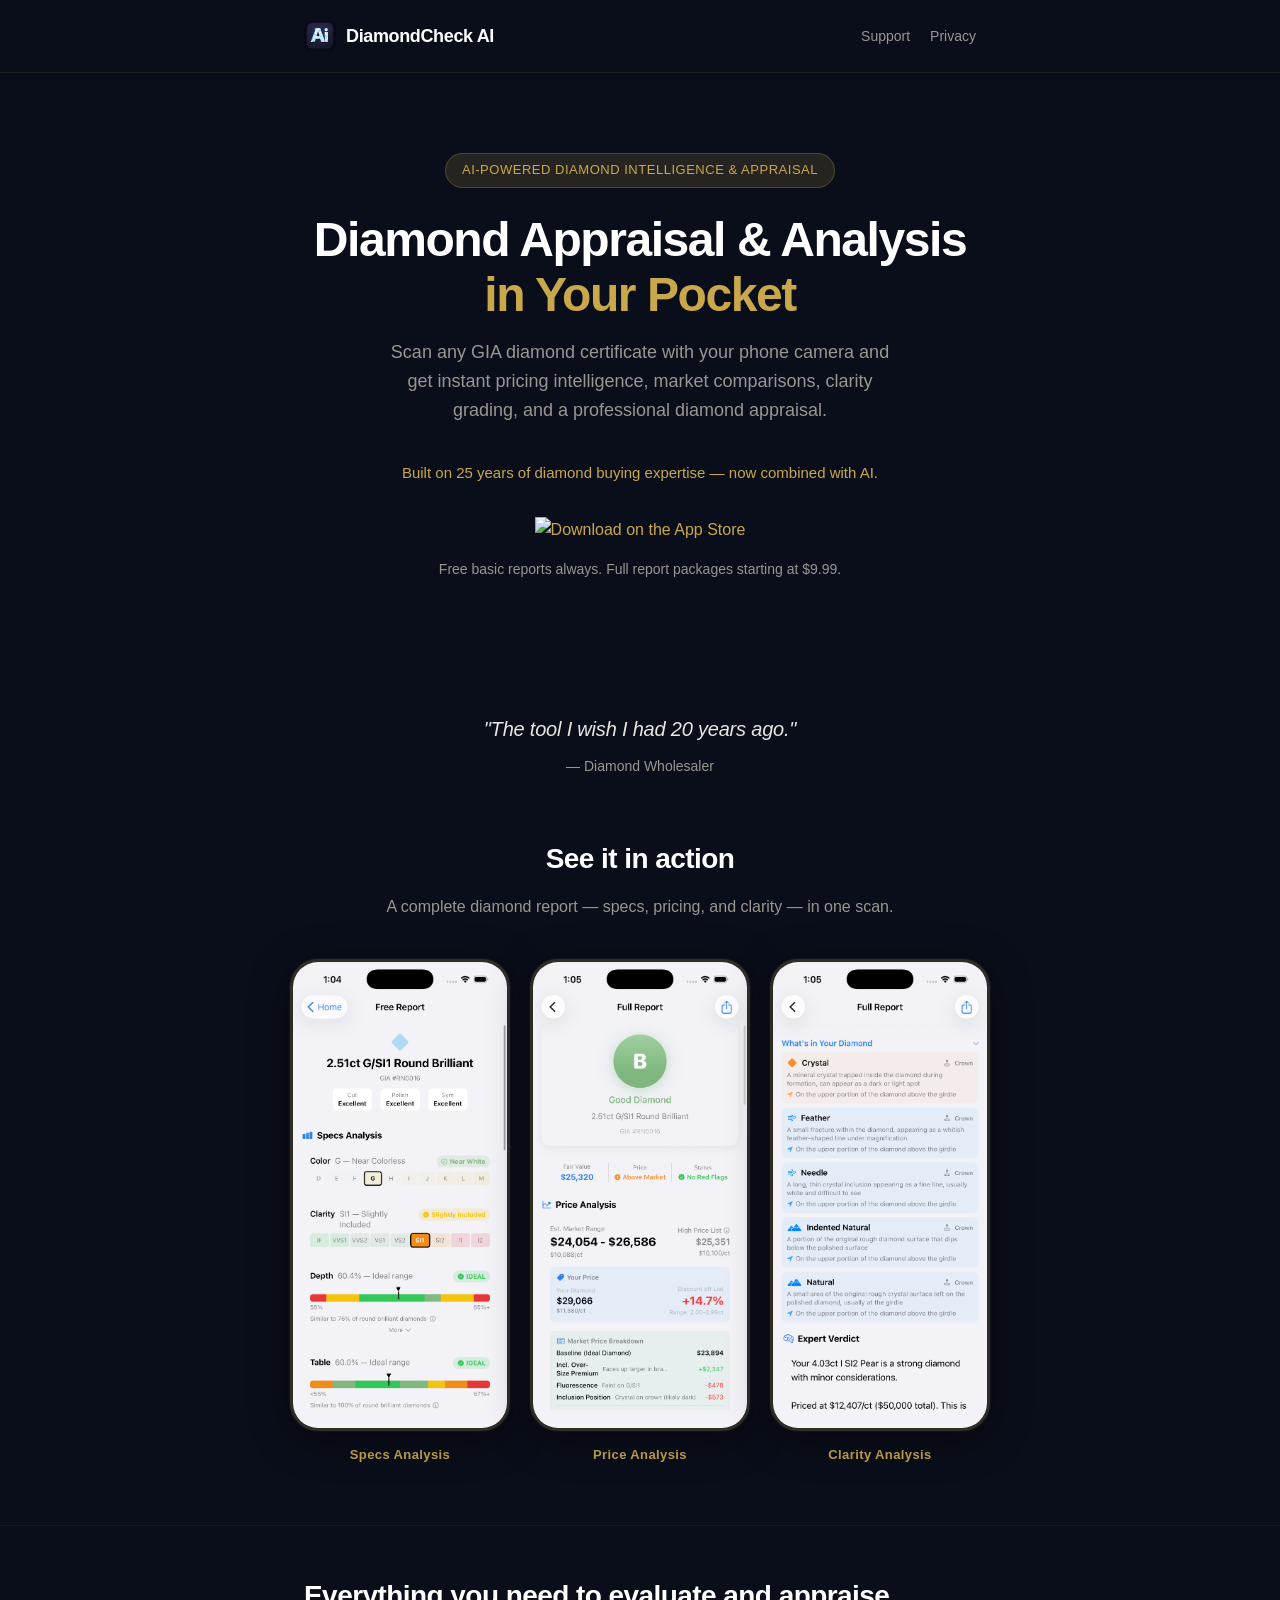
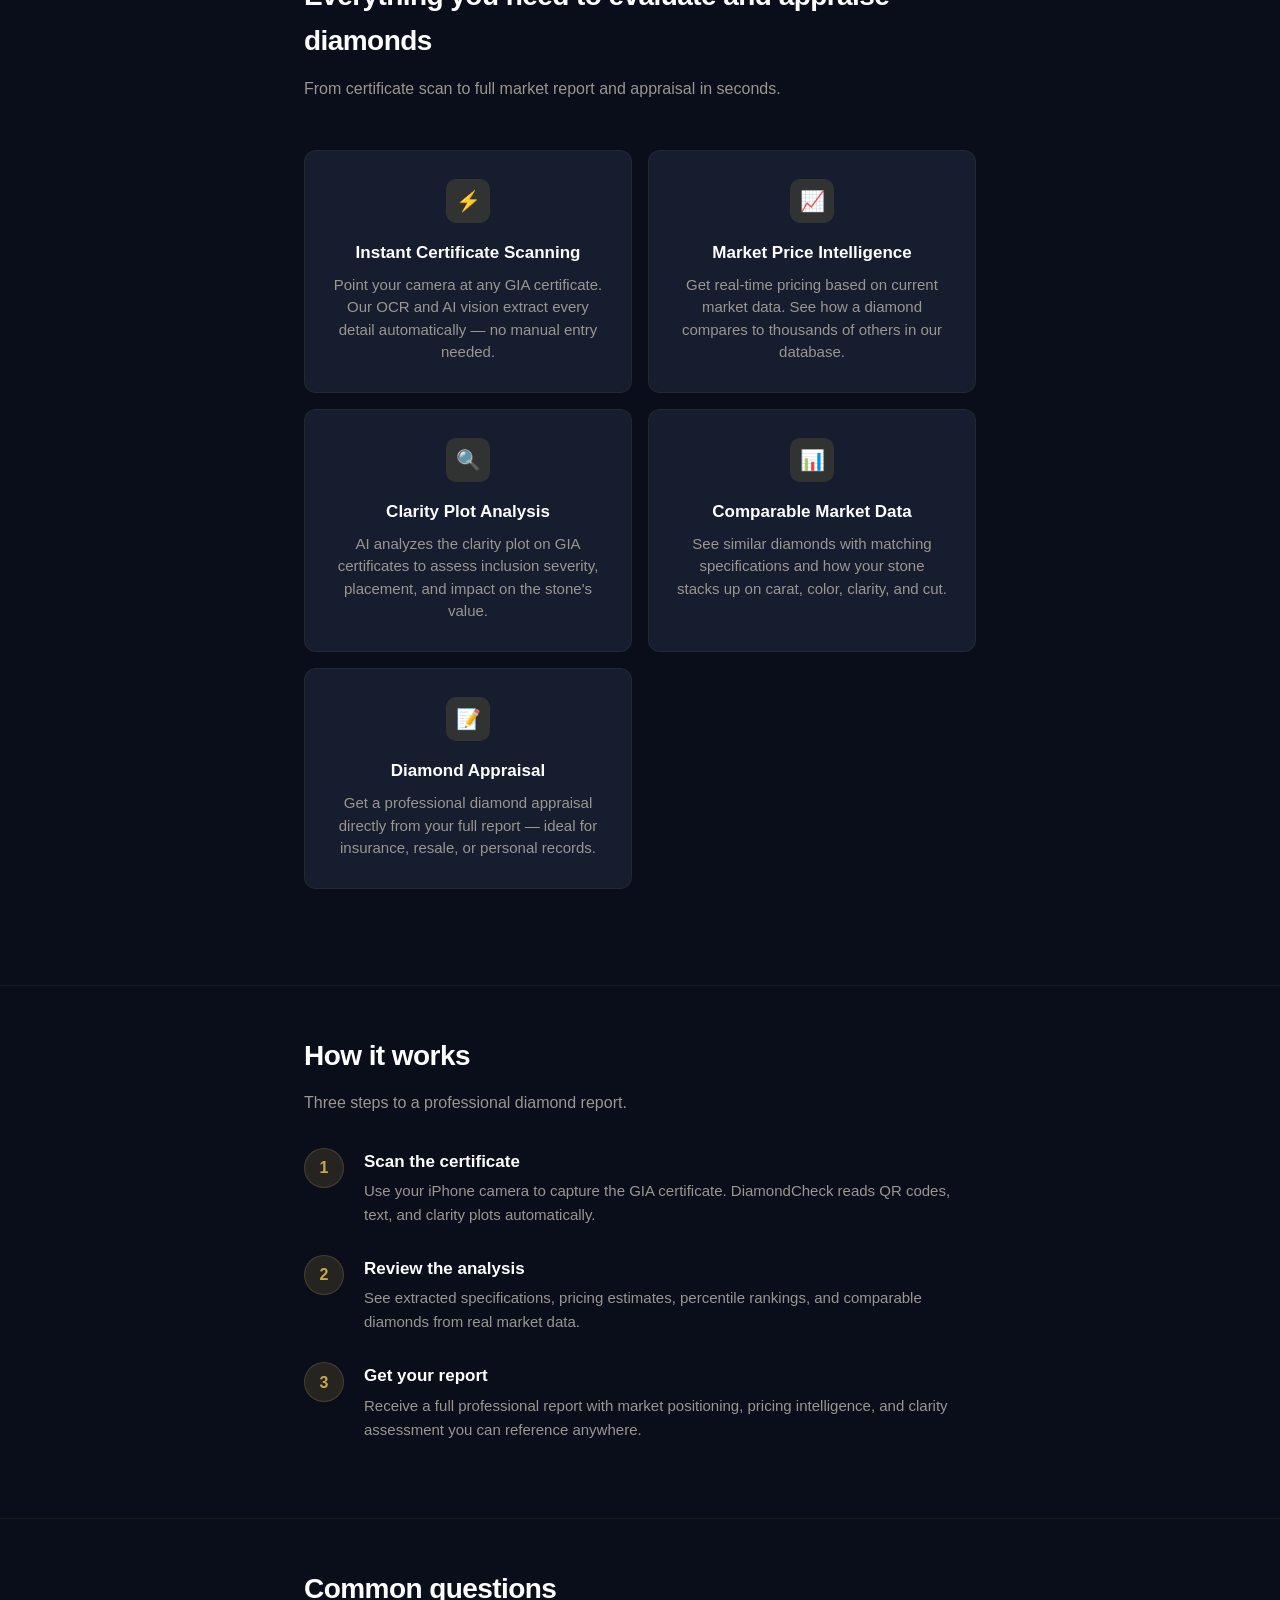
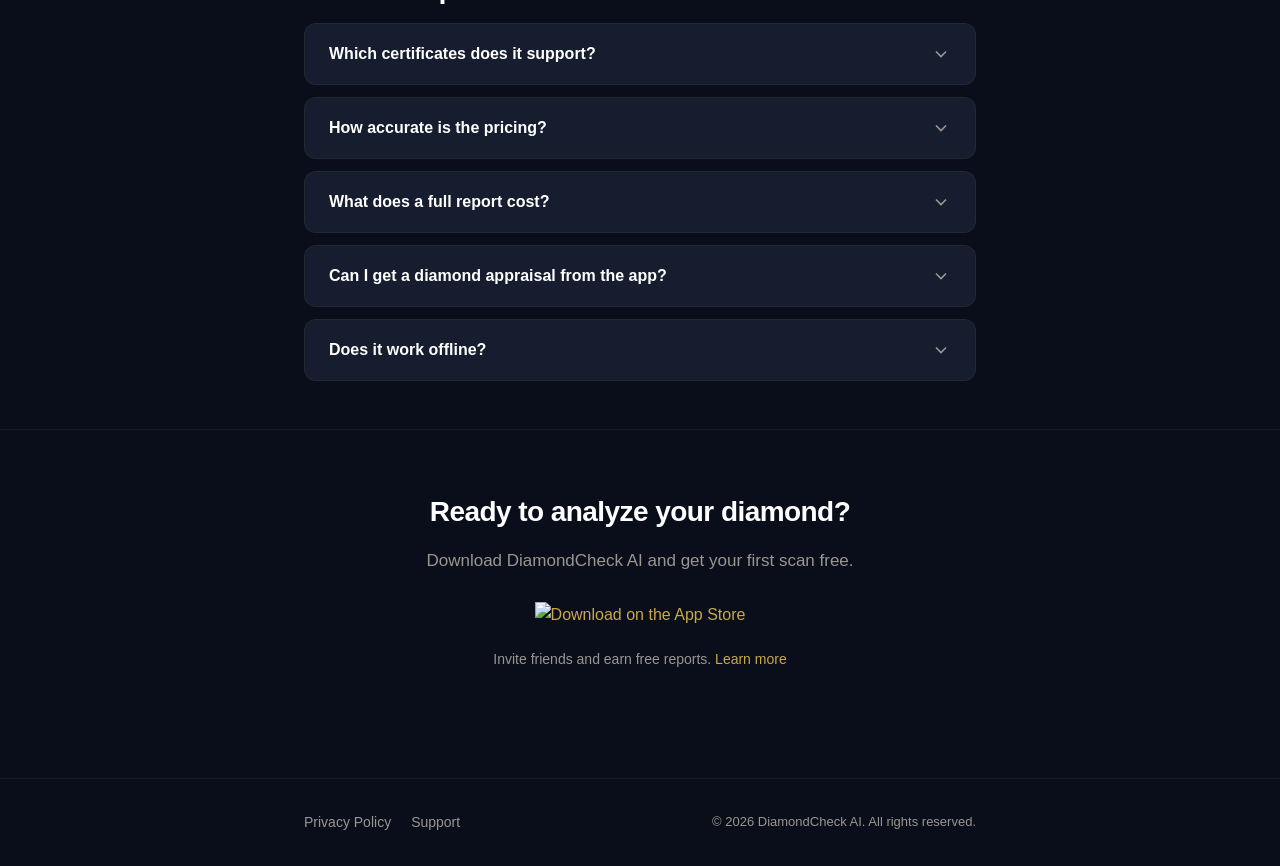
==== index.html @ 29fa94a3 "Add diamond appraisal feature and SEO optimization for appraisal keywords - Add appraisal to hero ba" ====
<!DOCTYPE html>
<html lang="en">
<head>
  <meta charset="utf-8">
  <meta name="viewport" content="width=device-width, initial-scale=1">
  <title>DiamondCheck AI — Diamond Appraisal &amp; Analysis in Your Pocket</title>
  <meta name="description" content="Get instant diamond appraisal and jewelry appraisal powered by AI. Scan any GIA certificate for pricing intelligence, market comparisons, clarity grading, and a professional appraisal report.">
  <meta name="keywords" content="diamond appraisal, jewelry appraisal, diamond analysis, GIA certificate scanner, diamond pricing, diamond value, diamond grading, jewelry valuation">
  <meta property="og:title" content="DiamondCheck AI — Diamond Appraisal &amp; Analysis in Your Pocket">
  <meta property="og:description" content="Get instant diamond appraisal and jewelry appraisal powered by AI. Scan GIA certificates for pricing intelligence, clarity grading, and professional appraisal reports.">
  <meta property="og:type" content="website">
  <meta property="og:url" content="https://diamondcheck-ai.com/">
  <link rel="canonical" href="https://diamondcheck-ai.com/">
  <meta name="apple-itunes-app" content="app-id=6760788186">
  <link rel="stylesheet" href="/assets/style.css">
  <style>
    .how-it-works {
      counter-reset: step;
    }
    .step {
      display: flex;
      gap: 20px;
      align-items: flex-start;
      margin-bottom: 28px;
    }
    .step-num {
      counter-increment: step;
      width: 40px;
      height: 40px;
      background: var(--gold-dim);
      border: 1.5px solid rgba(201, 168, 76, 0.2);
      border-radius: 50%;
      display: flex;
      align-items: center;
      justify-content: center;
      font-size: 1rem;
      font-weight: 700;
      color: var(--gold);
      flex-shrink: 0;
    }
    .step-num::after {
      content: counter(step);
    }
    .step-body h3 {
      font-size: 1.0625rem;
      color: var(--white);
      font-weight: 600;
      margin-bottom: 4px;
    }
    .step-body p {
      font-size: 0.9375rem;
      color: var(--text-muted);
    }
    /* Phone showcase */
    .showcase {
      padding: 60px 0;
      overflow: hidden;
    }
    .showcase .section-title,
    .showcase .section-subtitle {
      text-align: center;
    }
    .phone-row {
      display: flex;
      justify-content: center;
      gap: 20px;
      margin-top: 40px;
      padding: 0 8px;
    }
    .phone-frame {
      flex: 0 0 auto;
      width: 220px;
      border-radius: 28px;
      border: 3px solid rgba(201, 168, 76, 0.2);
      overflow: hidden;
      box-shadow: 0 8px 40px rgba(0, 0, 0, 0.4), 0 0 0 1px rgba(255,255,255,0.04);
      transition: transform 0.3s, box-shadow 0.3s;
    }
    .phone-frame:hover {
      transform: translateY(-6px);
      box-shadow: 0 16px 56px rgba(0, 0, 0, 0.5), 0 0 0 1px rgba(201, 168, 76, 0.15);
    }
    .phone-frame img {
      display: block;
      width: 100%;
      height: auto;
    }
    .phone-label {
      text-align: center;
      margin-top: 14px;
      font-size: 0.8125rem;
      font-weight: 600;
      color: var(--gold);
      letter-spacing: 0.03em;
    }
    @media (max-width: 720px) {
      .phone-row {
        gap: 14px;
      }
      .phone-frame {
        width: 160px;
        border-radius: 22px;
      }
    }
    @media (max-width: 520px) {
      .phone-row {
        gap: 10px;
      }
      .phone-frame {
        width: 30vw;
        border-radius: 18px;
        border-width: 2px;
      }
      .phone-label {
        font-size: 0.6875rem;
      }
    }
    /* Scroll-expand animation */
    .phone-frame {
      transform: scale(0.85);
      opacity: 0.6;
      transition: transform 0.6s ease, opacity 0.5s ease, box-shadow 0.6s ease;
    }
    .phone-frame.expanded {
      transform: scale(1);
      opacity: 1;
    }
    .phone-row > div:nth-child(1) .phone-frame { transition-delay: 0s; }
    .phone-row > div:nth-child(2) .phone-frame { transition-delay: 0.12s; }
    .phone-row > div:nth-child(3) .phone-frame { transition-delay: 0.24s; }
    /* Lightbox */
    .phone-frame { cursor: pointer; }
    .lightbox {
      position: fixed;
      inset: 0;
      z-index: 9999;
      background: rgba(0, 0, 0, 0.92);
      display: flex;
      align-items: center;
      justify-content: center;
      opacity: 0;
      visibility: hidden;
      transition: opacity 0.3s, visibility 0.3s;
    }
    .lightbox.active {
      opacity: 1;
      visibility: visible;
    }
    .lightbox img {
      max-width: 90vw;
      max-height: 90vh;
      border-radius: 20px;
      box-shadow: 0 12px 60px rgba(0, 0, 0, 0.6);
      transform: scale(0.92);
      transition: transform 0.3s ease;
    }
    .lightbox.active img {
      transform: scale(1);
    }
    .lightbox-close {
      position: absolute;
      top: 20px;
      right: 24px;
      width: 40px;
      height: 40px;
      border: none;
      background: rgba(255, 255, 255, 0.12);
      color: #fff;
      font-size: 1.5rem;
      border-radius: 50%;
      cursor: pointer;
      display: flex;
      align-items: center;
      justify-content: center;
      transition: background 0.2s;
    }
    .lightbox-close:hover {
      background: rgba(255, 255, 255, 0.25);
    }
    .cta-section {
      text-align: center;
      padding: 60px 0 80px;
    }
    .cta-section h2 {
      font-size: 1.75rem;
      font-weight: 700;
      color: var(--white);
      margin-bottom: 12px;
      letter-spacing: -0.02em;
    }
    .cta-section p {
      color: var(--text-muted);
      margin-bottom: 28px;
      font-size: 1.0625rem;
    }
  </style>
</head>
<body>
  <div class="page">

    <!-- Header -->
    <header class="site-header">
      <div class="container">
        <a href="/" class="logo">
          <span class="logo-icon"><img src="/assets/app-icon.png" alt="DiamondCheck AI" width="64" height="64"></span>
          DiamondCheck AI
        </a>
        <nav class="header-nav">
          <a href="/support/">Support</a>
          <a href="/privacy/">Privacy</a>
        </nav>
      </div>
    </header>

    <!-- Hero -->
    <section class="hero">
      <div class="container">
        <span class="hero-badge">AI-Powered Diamond Intelligence &amp; Appraisal</span>
        <h1>Diamond Appraisal &amp; Analysis <span class="gold">in Your Pocket</span></h1>
        <p>Scan any GIA diamond certificate with your phone camera and get instant pricing intelligence, market comparisons, clarity grading, and a professional diamond appraisal.</p>
        <p style="font-size: 0.9375rem; color: var(--gold); font-weight: 500; margin-bottom: 32px;">Built on 25 years of diamond buying expertise — now combined with AI.</p>
        <a href="https://apps.apple.com/app/id6760788186" class="app-store-badge">
          <img src="https://tools.applemediaservices.com/api/badges/download-on-the-app-store/black/en-us?size=250x83" alt="Download on the App Store" style="height: 54px; width: auto;">
        </a>
        <p style="margin-top: 16px; font-size: 0.875rem; color: var(--text-muted);">Free basic reports always. Full report packages starting at $9.99.</p>
      </div>
    </section>

    <!-- Testimonial -->
    <section style="padding: 36px 0 0; text-align: center;">
      <div class="container">
        <blockquote style="font-size: 1.25rem; font-style: italic; color: var(--text); font-weight: 500; letter-spacing: -0.01em; margin: 0;">"The tool I wish I had 20 years ago."</blockquote>
        <p style="font-size: 0.875rem; color: var(--text-muted); margin-top: 10px;">— Diamond Wholesaler</p>
      </div>
    </section>

    <!-- App Screenshots -->
    <section class="showcase">
      <div class="container">
        <h2 class="section-title">See it in action</h2>
        <p class="section-subtitle">A complete diamond report — specs, pricing, and clarity — in one scan.</p>
        <div class="phone-row">
          <div>
            <div class="phone-frame">
              <img src="/assets/screenshots/specs-analysis.png" alt="Diamond specs analysis showing color, clarity, depth, and table ratings" width="1206" height="2622" loading="lazy">
            </div>
            <p class="phone-label">Specs Analysis</p>
          </div>
          <div>
            <div class="phone-frame">
              <img src="/assets/screenshots/price-analysis.png" alt="Diamond price analysis with fair value, market range, and price breakdown" width="1206" height="2622" loading="lazy">
            </div>
            <p class="phone-label">Price Analysis</p>
          </div>
          <div>
            <div class="phone-frame">
              <img src="/assets/screenshots/clarity-analysis.png" alt="Clarity analysis showing inclusion types and expert verdict" width="1206" height="2622" loading="lazy">
            </div>
            <p class="phone-label">Clarity Analysis</p>
          </div>
        </div>
      </div>
    </section>

    <hr class="divider">

    <!-- Features -->
    <section class="section">
      <div class="container">
        <h2 class="section-title">Everything you need to evaluate and appraise diamonds</h2>
        <p class="section-subtitle">From certificate scan to full market report and appraisal in seconds.</p>
        <div class="features-grid">
          <div class="card">
            <div class="card-icon">&#x26A1;</div>
            <h3>Instant Certificate Scanning</h3>
            <p>Point your camera at any GIA certificate. Our OCR and AI vision extract every detail automatically — no manual entry needed.</p>
          </div>
          <div class="card">
            <div class="card-icon">&#x1F4C8;</div>
            <h3>Market Price Intelligence</h3>
            <p>Get real-time pricing based on current market data. See how a diamond compares to thousands of others in our database.</p>
          </div>
          <div class="card">
            <div class="card-icon">&#x1F50D;</div>
            <h3>Clarity Plot Analysis</h3>
            <p>AI analyzes the clarity plot on GIA certificates to assess inclusion severity, placement, and impact on the stone's value.</p>
          </div>
          <div class="card">
            <div class="card-icon">&#x1F4CA;</div>
            <h3>Comparable Market Data</h3>
            <p>See similar diamonds with matching specifications and how your stone stacks up on carat, color, clarity, and cut.</p>
          </div>
          <div class="card">
            <div class="card-icon">&#x1F4DD;</div>
            <h3>Diamond Appraisal</h3>
            <p>Get a professional diamond appraisal directly from your full report — ideal for insurance, resale, or personal records.</p>
          </div>
        </div>
      </div>
    </section>

    <hr class="divider">

    <!-- How it works -->
    <section class="section">
      <div class="container">
        <h2 class="section-title">How it works</h2>
        <p class="section-subtitle">Three steps to a professional diamond report.</p>
        <div class="how-it-works">
          <div class="step">
            <div class="step-num"></div>
            <div class="step-body">
              <h3>Scan the certificate</h3>
              <p>Use your iPhone camera to capture the GIA certificate. DiamondCheck reads QR codes, text, and clarity plots automatically.</p>
            </div>
          </div>
          <div class="step">
            <div class="step-num"></div>
            <div class="step-body">
              <h3>Review the analysis</h3>
              <p>See extracted specifications, pricing estimates, percentile rankings, and comparable diamonds from real market data.</p>
            </div>
          </div>
          <div class="step">
            <div class="step-num"></div>
            <div class="step-body">
              <h3>Get your report</h3>
              <p>Receive a full professional report with market positioning, pricing intelligence, and clarity assessment you can reference anywhere.</p>
            </div>
          </div>
        </div>
      </div>
    </section>

    <hr class="divider">

    <!-- FAQ -->
    <section class="section">
      <div class="container">
        <h2 class="section-title">Common questions</h2>
        <div class="faq-list">
          <div class="faq-item">
            <button class="faq-question">Which certificates does it support?<svg class="faq-chevron" viewBox="0 0 24 24" fill="none" stroke="currentColor" stroke-width="2"><path d="M6 9l6 6 6-6"/></svg></button>
            <div class="faq-answer"><div class="faq-answer-inner">GIA certificates only — the gold standard for diamond grading.</div></div>
          </div>
          <div class="faq-item">
            <button class="faq-question">How accurate is the pricing?<svg class="faq-chevron" viewBox="0 0 24 24" fill="none" stroke="currentColor" stroke-width="2"><path d="M6 9l6 6 6-6"/></svg></button>
            <div class="faq-answer"><div class="faq-answer-inner">Based on live Rapaport market data and 25 years of wholesale expertise.</div></div>
          </div>
          <div class="faq-item">
            <button class="faq-question">What does a full report cost?<svg class="faq-chevron" viewBox="0 0 24 24" fill="none" stroke="currentColor" stroke-width="2"><path d="M6 9l6 6 6-6"/></svg></button>
            <div class="faq-answer"><div class="faq-answer-inner">Your first scan is complimentary. Additional full market analysis reports start at $9.99, or save with a 10-report package for $49.99.</div></div>
          </div>
          <div class="faq-item">
            <button class="faq-question">Can I get a diamond appraisal from the app?<svg class="faq-chevron" viewBox="0 0 24 24" fill="none" stroke="currentColor" stroke-width="2"><path d="M6 9l6 6 6-6"/></svg></button>
            <div class="faq-answer"><div class="faq-answer-inner">Yes! Every full paid report includes the option to generate a professional diamond appraisal you can use for insurance, resale, or personal records.</div></div>
          </div>
          <div class="faq-item">
            <button class="faq-question">Does it work offline?<svg class="faq-chevron" viewBox="0 0 24 24" fill="none" stroke="currentColor" stroke-width="2"><path d="M6 9l6 6 6-6"/></svg></button>
            <div class="faq-answer"><div class="faq-answer-inner">Certificate scanning works offline. Pricing and market data require internet.</div></div>
          </div>
        </div>
      </div>
    </section>

    <hr class="divider">

    <!-- CTA -->
    <section class="cta-section">
      <div class="container">
        <h2>Ready to analyze your diamond?</h2>
        <p>Download DiamondCheck AI and get your first scan free.</p>
        <a href="https://apps.apple.com/app/id6760788186" class="app-store-badge">
          <img src="https://tools.applemediaservices.com/api/badges/download-on-the-app-store/black/en-us?size=250x83" alt="Download on the App Store" style="height: 54px; width: auto;">
        </a>
        <p style="margin-top: 20px; font-size: 0.875rem; color: var(--text-muted);">Invite friends and earn free reports. <a href="/ref/" style="color: var(--gold);">Learn more</a></p>
      </div>
    </section>

    <!-- Footer -->
    <footer class="site-footer">
      <div class="container">
        <div class="footer-inner">
          <div class="footer-links">
            <a href="/privacy/">Privacy Policy</a>
            <a href="/support/">Support</a>
          </div>
          <span class="footer-copy">&copy; 2026 DiamondCheck AI. All rights reserved.</span>
        </div>
      </div>
    </footer>

  </div>

  <!-- Lightbox -->
  <div class="lightbox" id="lightbox">
    <button class="lightbox-close" id="lightbox-close">&times;</button>
    <img src="" alt="Screenshot preview" id="lightbox-img">
  </div>

  <script>
    var observer = new IntersectionObserver(function(entries) {
      entries.forEach(function(entry) {
        if (entry.isIntersecting) {
          entry.target.querySelectorAll('.phone-frame').forEach(function(frame) {
            frame.classList.add('expanded');
          });
        }
      });
    }, { threshold: 0.2 });

    var showcase = document.querySelector('.phone-row');
    if (showcase) observer.observe(showcase);

    // Lightbox
    var lightbox = document.getElementById('lightbox');
    var lightboxImg = document.getElementById('lightbox-img');
    var lightboxClose = document.getElementById('lightbox-close');

    document.querySelectorAll('.phone-frame').forEach(function(frame) {
      frame.addEventListener('click', function() {
        var img = frame.querySelector('img');
        if (img) {
          lightboxImg.src = img.src;
          lightboxImg.alt = img.alt;
          lightbox.classList.add('active');
          document.body.style.overflow = 'hidden';
        }
      });
    });

    function closeLightbox() {
      lightbox.classList.remove('active');
      document.body.style.overflow = '';
    }

    lightboxClose.addEventListener('click', closeLightbox);
    lightbox.addEventListener('click', function(e) {
      if (e.target === lightbox) closeLightbox();
    });
    document.addEventListener('keydown', function(e) {
      if (e.key === 'Escape') closeLightbox();
    });

    // FAQ accordion
    document.querySelectorAll('.faq-question').forEach(function(btn) {
      btn.addEventListener('click', function() {
        var item = btn.parentElement;
        var answer = item.querySelector('.faq-answer');
        var isOpen = item.classList.contains('open');
        document.querySelectorAll('.faq-item.open').forEach(function(openItem) {
          openItem.classList.remove('open');
          openItem.querySelector('.faq-answer').style.maxHeight = null;
        });
        if (!isOpen) {
          item.classList.add('open');
          answer.style.maxHeight = answer.scrollHeight + 'px';
        }
      });
    });
  </script>
</body>
</html>
---- assets/style.css ----
/* DiamondCheckAI — Shared Styles */

:root {
  --navy: #0a0e1a;
  --navy-light: #121828;
  --navy-card: #161d2e;
  --gold: #c9a84c;
  --gold-light: #e2c56d;
  --gold-dim: rgba(201, 168, 76, 0.15);
  --text: #e8e6e1;
  --text-muted: #9a9690;
  --white: #ffffff;
  --radius: 12px;
  --max-width: 720px;
}

*, *::before, *::after {
  box-sizing: border-box;
  margin: 0;
  padding: 0;
}

html {
  font-size: 16px;
  scroll-behavior: smooth;
  -webkit-text-size-adjust: 100%;
}

body {
  font-family: -apple-system, BlinkMacSystemFont, 'Segoe UI', Roboto, Helvetica, Arial, sans-serif;
  background: var(--navy);
  color: var(--text);
  line-height: 1.6;
  min-height: 100vh;
  -webkit-font-smoothing: antialiased;
}

a {
  color: var(--gold);
  text-decoration: none;
  transition: color 0.2s;
}

a:hover {
  color: var(--gold-light);
}

img {
  max-width: 100%;
  height: auto;
}

/* Layout */

.page {
  display: flex;
  flex-direction: column;
  min-height: 100vh;
}

.container {
  width: 100%;
  max-width: var(--max-width);
  margin: 0 auto;
  padding: 0 24px;
}

/* Header */

.site-header {
  padding: 20px 0;
  border-bottom: 1px solid rgba(201, 168, 76, 0.1);
}

.site-header .container {
  display: flex;
  align-items: center;
  justify-content: space-between;
}

.logo {
  display: flex;
  align-items: center;
  gap: 10px;
  font-size: 1.125rem;
  font-weight: 700;
  color: var(--white);
  letter-spacing: -0.02em;
}

.logo-icon {
  width: 32px;
  height: 32px;
  border-radius: 8px;
  overflow: hidden;
  flex-shrink: 0;
}

.logo-icon img {
  width: 100%;
  height: 100%;
  display: block;
}

.header-nav {
  display: flex;
  gap: 20px;
  font-size: 0.875rem;
}

.header-nav a {
  color: var(--text-muted);
}

.header-nav a:hover {
  color: var(--gold);
}

/* Hero */

.hero {
  padding: 80px 0 60px;
  text-align: center;
}

.hero-badge {
  display: inline-block;
  padding: 6px 16px;
  background: var(--gold-dim);
  border: 1px solid rgba(201, 168, 76, 0.25);
  border-radius: 100px;
  font-size: 0.8125rem;
  color: var(--gold);
  font-weight: 500;
  margin-bottom: 24px;
  letter-spacing: 0.04em;
  text-transform: uppercase;
}

.hero h1 {
  font-size: 2.5rem;
  font-weight: 800;
  color: var(--white);
  line-height: 1.15;
  letter-spacing: -0.03em;
  margin-bottom: 16px;
}

.hero h1 .gold {
  color: var(--gold);
}

.hero p {
  font-size: 1.125rem;
  color: var(--text-muted);
  max-width: 520px;
  margin: 0 auto 36px;
}

/* Buttons */

.btn {
  display: inline-flex;
  align-items: center;
  gap: 10px;
  padding: 14px 28px;
  border-radius: var(--radius);
  font-size: 1rem;
  font-weight: 600;
  transition: transform 0.15s, box-shadow 0.15s;
  cursor: pointer;
  border: none;
}

.btn:active {
  transform: scale(0.97);
}

.btn-gold {
  background: linear-gradient(135deg, var(--gold), var(--gold-light));
  color: var(--navy);
}

.btn-gold:hover {
  color: var(--navy);
  box-shadow: 0 4px 24px rgba(201, 168, 76, 0.35);
}

.btn-outline {
  background: transparent;
  border: 1.5px solid rgba(201, 168, 76, 0.3);
  color: var(--gold);
}

.btn-outline:hover {
  border-color: var(--gold);
  color: var(--gold-light);
  background: var(--gold-dim);
}

.btn svg {
  width: 20px;
  height: 20px;
  flex-shrink: 0;
}

/* Cards */

.card {
  background: var(--navy-card);
  border: 1px solid rgba(201, 168, 76, 0.08);
  border-radius: var(--radius);
  padding: 28px;
  text-align: center;
}

.card-icon {
  width: 44px;
  height: 44px;
  background: var(--gold-dim);
  border-radius: 10px;
  display: flex;
  align-items: center;
  justify-content: center;
  margin: 0 auto 16px;
  font-size: 1.25rem;
}

.card h3 {
  font-size: 1.0625rem;
  color: var(--white);
  margin-bottom: 8px;
  font-weight: 600;
}

.card p {
  font-size: 0.9375rem;
  color: var(--text-muted);
  line-height: 1.5;
}

.features-grid {
  display: grid;
  grid-template-columns: 1fr;
  gap: 16px;
  margin: 48px 0;
}

/* Section headings */

.section {
  padding: 48px 0;
}

.section-title {
  font-size: 1.75rem;
  font-weight: 700;
  color: var(--white);
  letter-spacing: -0.02em;
  margin-bottom: 12px;
}

.section-subtitle {
  color: var(--text-muted);
  font-size: 1rem;
  margin-bottom: 32px;
}

/* Divider */

.divider {
  border: none;
  border-top: 1px solid rgba(201, 168, 76, 0.08);
  margin: 0;
}

/* Footer */

.site-footer {
  margin-top: auto;
  padding: 32px 0;
  border-top: 1px solid rgba(201, 168, 76, 0.08);
}

.footer-inner {
  display: flex;
  flex-direction: column;
  align-items: center;
  gap: 12px;
  text-align: center;
}

.footer-links {
  display: flex;
  gap: 20px;
  font-size: 0.875rem;
}

.footer-links a {
  color: var(--text-muted);
}

.footer-copy {
  font-size: 0.8125rem;
  color: var(--text-muted);
}

/* Page content (privacy, support) */

.page-header {
  padding: 48px 0 24px;
  border-bottom: 1px solid rgba(201, 168, 76, 0.08);
}

.page-header h1 {
  font-size: 2rem;
  font-weight: 700;
  color: var(--white);
  letter-spacing: -0.02em;
}

.page-header p {
  color: var(--text-muted);
  margin-top: 8px;
  font-size: 0.9375rem;
}

.page-body {
  padding: 40px 0 60px;
}

.page-body h2 {
  font-size: 1.25rem;
  font-weight: 600;
  color: var(--white);
  margin-top: 36px;
  margin-bottom: 12px;
}

.page-body h2:first-child {
  margin-top: 0;
}

.page-body p,
.page-body li {
  font-size: 0.9375rem;
  color: var(--text-muted);
  line-height: 1.65;
}

.page-body ul {
  list-style: none;
  padding-left: 0;
  margin: 12px 0;
}

.page-body ul li {
  position: relative;
  padding-left: 20px;
  margin-bottom: 8px;
}

.page-body ul li::before {
  content: '';
  position: absolute;
  left: 0;
  top: 10px;
  width: 6px;
  height: 6px;
  background: var(--gold);
  border-radius: 50%;
}

.page-body a {
  text-decoration: underline;
  text-underline-offset: 3px;
}

/* FAQ accordion */

.faq-list {
  display: flex;
  flex-direction: column;
  gap: 12px;
}

.faq-item {
  background: var(--navy-card);
  border: 1px solid rgba(201, 168, 76, 0.08);
  border-radius: var(--radius);
  overflow: hidden;
}

.faq-question {
  width: 100%;
  background: none;
  border: none;
  padding: 20px 24px;
  font-size: 1rem;
  font-weight: 600;
  color: var(--white);
  text-align: left;
  cursor: pointer;
  display: flex;
  justify-content: space-between;
  align-items: center;
  gap: 12px;
  font-family: inherit;
}

.faq-question:hover {
  color: var(--gold);
}

.faq-chevron {
  width: 20px;
  height: 20px;
  flex-shrink: 0;
  transition: transform 0.25s;
  color: var(--text-muted);
}

.faq-item.open .faq-chevron {
  transform: rotate(180deg);
}

.faq-answer {
  max-height: 0;
  overflow: hidden;
  transition: max-height 0.3s ease;
}

.faq-answer-inner {
  padding: 0 24px 20px;
  font-size: 0.9375rem;
  color: var(--text-muted);
  line-height: 1.6;
}

/* Referral page */

.ref-hero {
  padding: 60px 0 40px;
  text-align: center;
}

.ref-gift {
  margin: 0 auto 24px;
  text-align: center;
}

.ref-hero h1 {
  font-size: 2rem;
  font-weight: 800;
  color: var(--white);
  line-height: 1.2;
  letter-spacing: -0.02em;
  margin-bottom: 12px;
}

.ref-hero p {
  font-size: 1.0625rem;
  color: var(--text-muted);
  max-width: 440px;
  margin: 0 auto 32px;
}

.ref-code {
  display: inline-block;
  padding: 10px 20px;
  background: var(--navy-card);
  border: 1px dashed rgba(201, 168, 76, 0.3);
  border-radius: 8px;
  font-family: 'SF Mono', SFMono-Regular, Menlo, monospace;
  font-size: 0.9375rem;
  color: var(--gold);
  margin-bottom: 32px;
}

.ref-steps {
  display: flex;
  flex-direction: column;
  gap: 16px;
  text-align: left;
  margin: 40px 0;
}

.ref-step {
  display: flex;
  gap: 16px;
  align-items: flex-start;
}

.ref-step-num {
  width: 32px;
  height: 32px;
  background: var(--gold-dim);
  border-radius: 50%;
  display: flex;
  align-items: center;
  justify-content: center;
  font-size: 0.875rem;
  font-weight: 700;
  color: var(--gold);
  flex-shrink: 0;
}

.ref-step-text h4 {
  font-size: 0.9375rem;
  color: var(--white);
  font-weight: 600;
  margin-bottom: 2px;
}

.ref-step-text p {
  font-size: 0.875rem;
  color: var(--text-muted);
}

/* Responsive */

@media (min-width: 640px) {
  .features-grid {
    grid-template-columns: repeat(2, 1fr);
  }

  .hero h1 {
    font-size: 3rem;
  }

  .footer-inner {
    flex-direction: row;
    justify-content: space-between;
  }
}

@media (max-width: 480px) {
  .hero {
    padding: 48px 0 40px;
  }

  .hero h1 {
    font-size: 1.875rem;
  }

  .header-nav {
    gap: 14px;
  }

  .btn {
    padding: 12px 22px;
    font-size: 0.9375rem;
  }
}
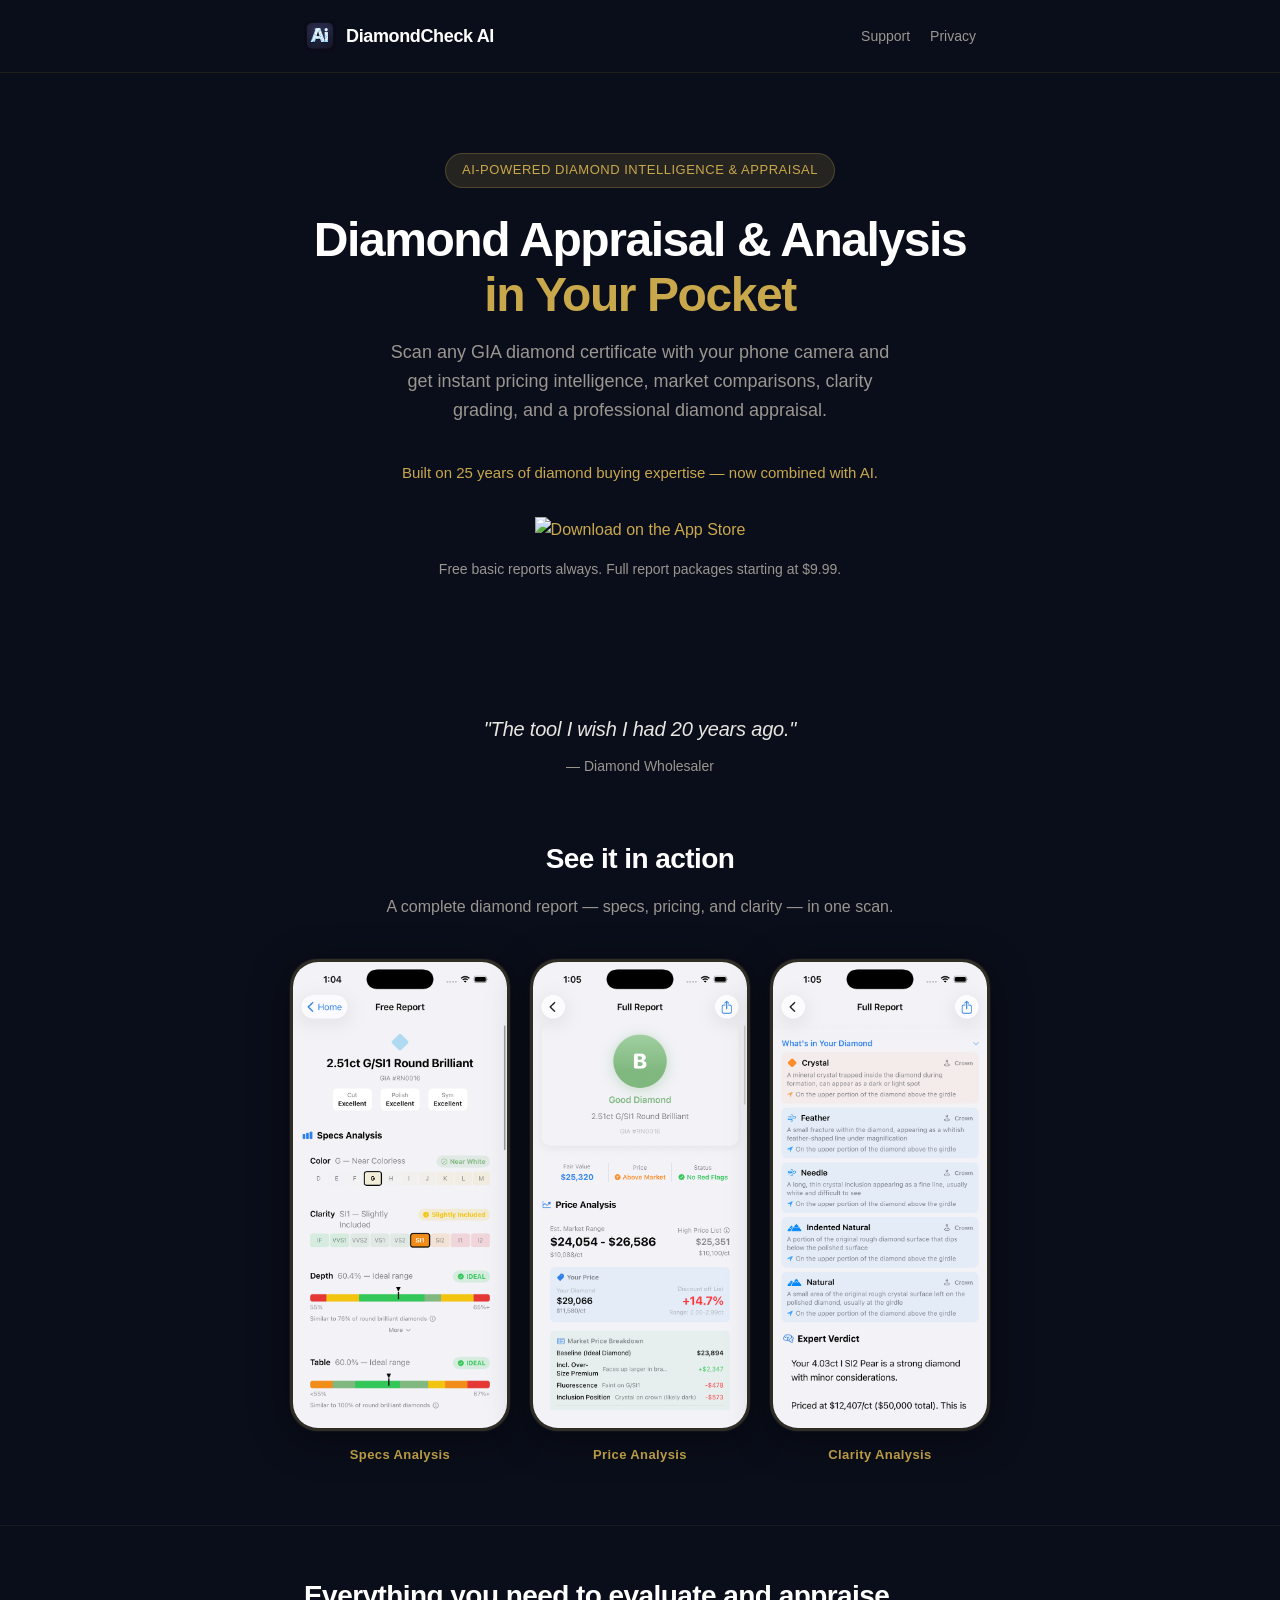
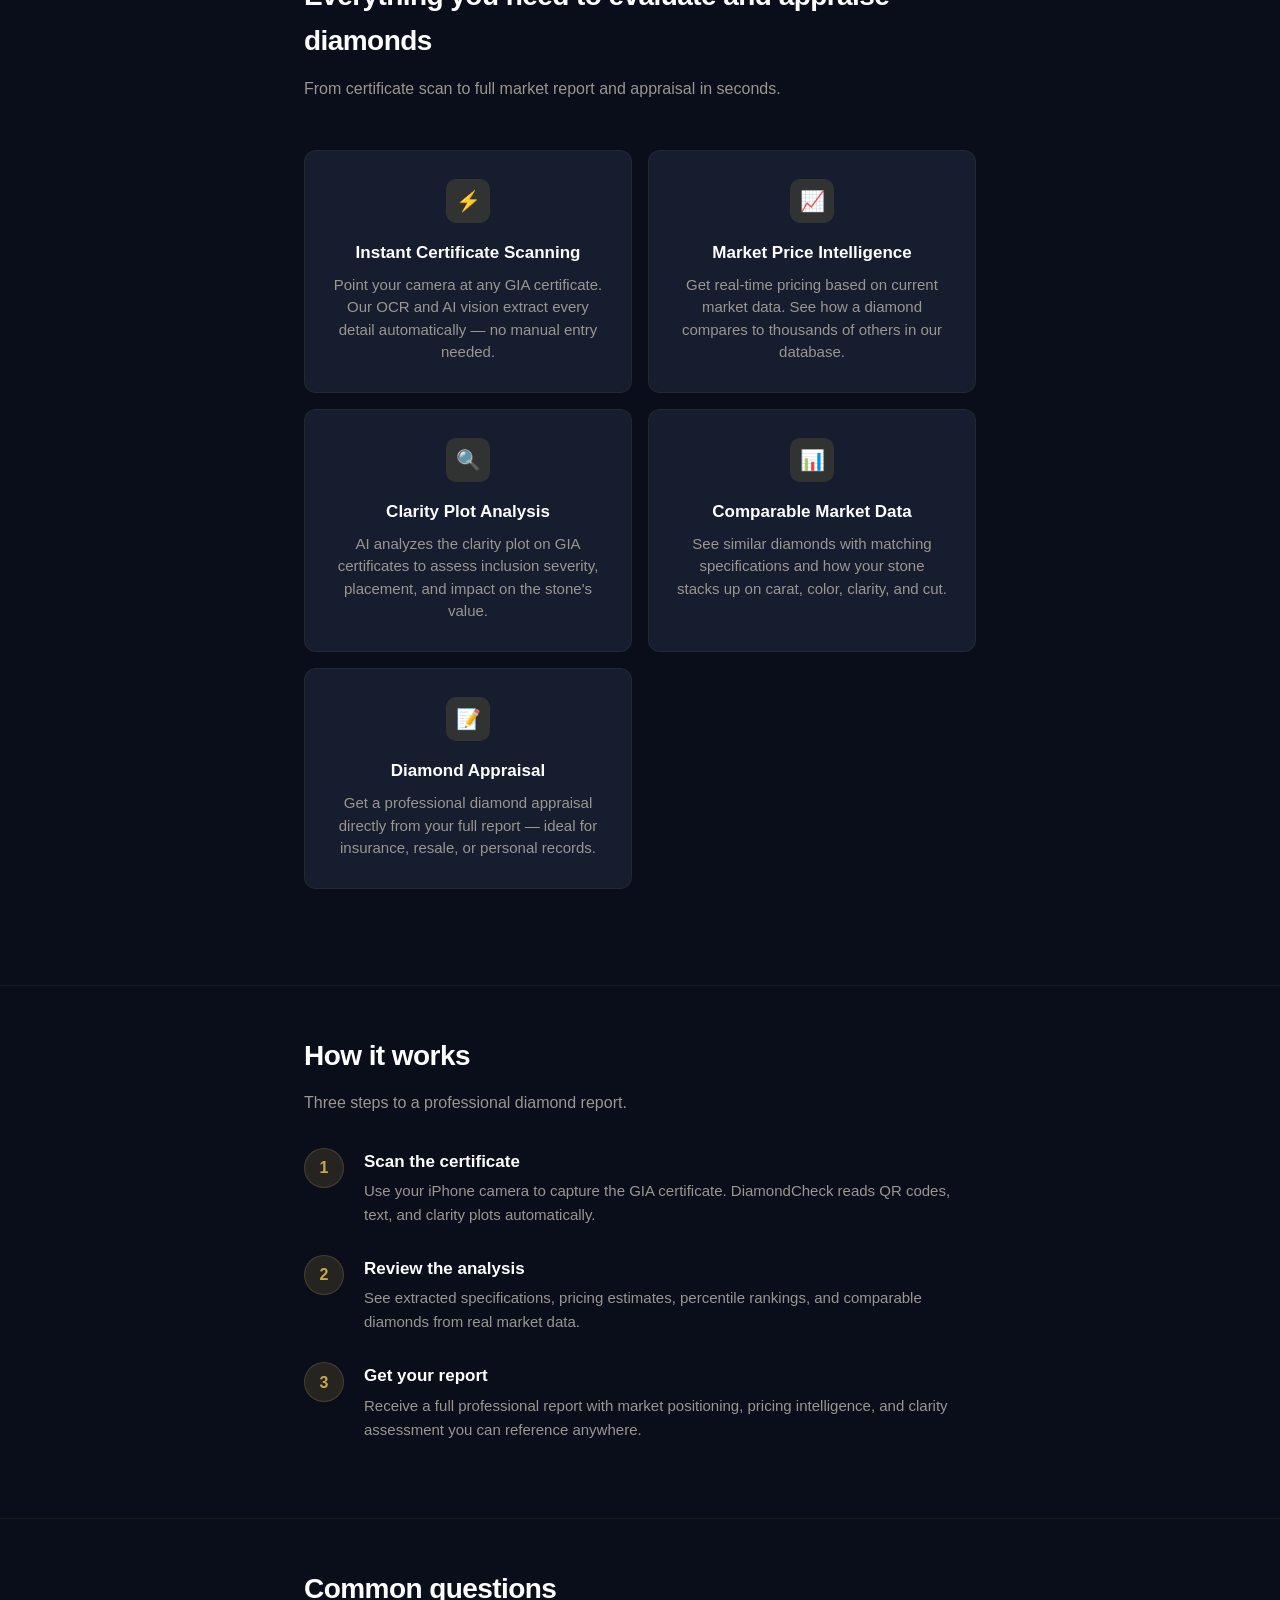
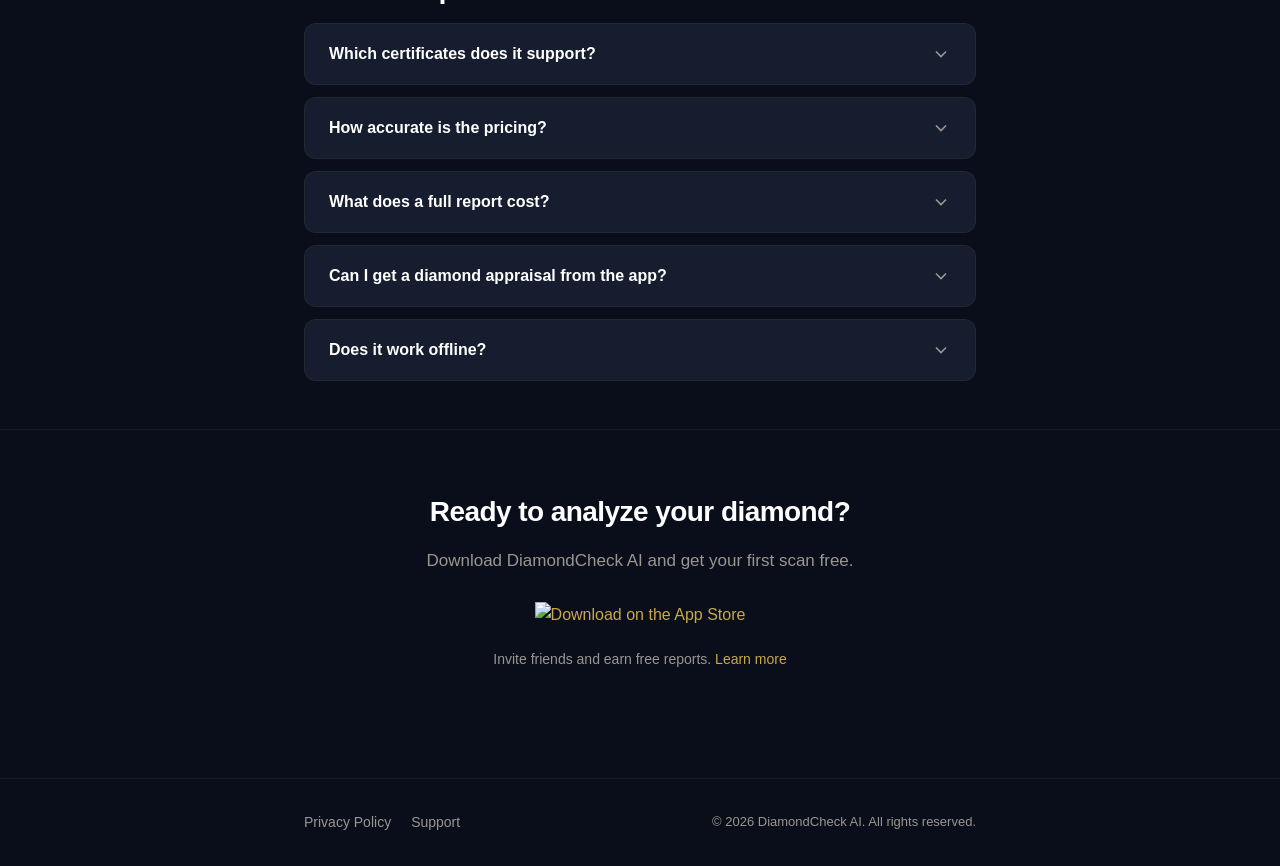
==== commit 1c2c69e8: "Optimize screenshot images to 660px wide for retina display Resized from 1206x2622 to 660x1434 (3x r" ====
--- a/index.html
+++ b/index.html
@@ -242,19 +242,19 @@
         <div class="phone-row">
           <div>
             <div class="phone-frame">
-              <img src="/assets/screenshots/specs-analysis.png" alt="Diamond specs analysis showing color, clarity, depth, and table ratings" width="1206" height="2622" loading="lazy">
+              <img src="/assets/screenshots/specs-analysis.png" alt="Diamond specs analysis showing color, clarity, depth, and table ratings" width="660" height="1434" loading="lazy">
             </div>
             <p class="phone-label">Specs Analysis</p>
           </div>
           <div>
             <div class="phone-frame">
-              <img src="/assets/screenshots/price-analysis.png" alt="Diamond price analysis with fair value, market range, and price breakdown" width="1206" height="2622" loading="lazy">
+              <img src="/assets/screenshots/price-analysis.png" alt="Diamond price analysis with fair value, market range, and price breakdown" width="660" height="1434" loading="lazy">
             </div>
             <p class="phone-label">Price Analysis</p>
           </div>
           <div>
             <div class="phone-frame">
-              <img src="/assets/screenshots/clarity-analysis.png" alt="Clarity analysis showing inclusion types and expert verdict" width="1206" height="2622" loading="lazy">
+              <img src="/assets/screenshots/clarity-analysis.png" alt="Clarity analysis showing inclusion types and expert verdict" width="660" height="1434" loading="lazy">
             </div>
             <p class="phone-label">Clarity Analysis</p>
           </div>
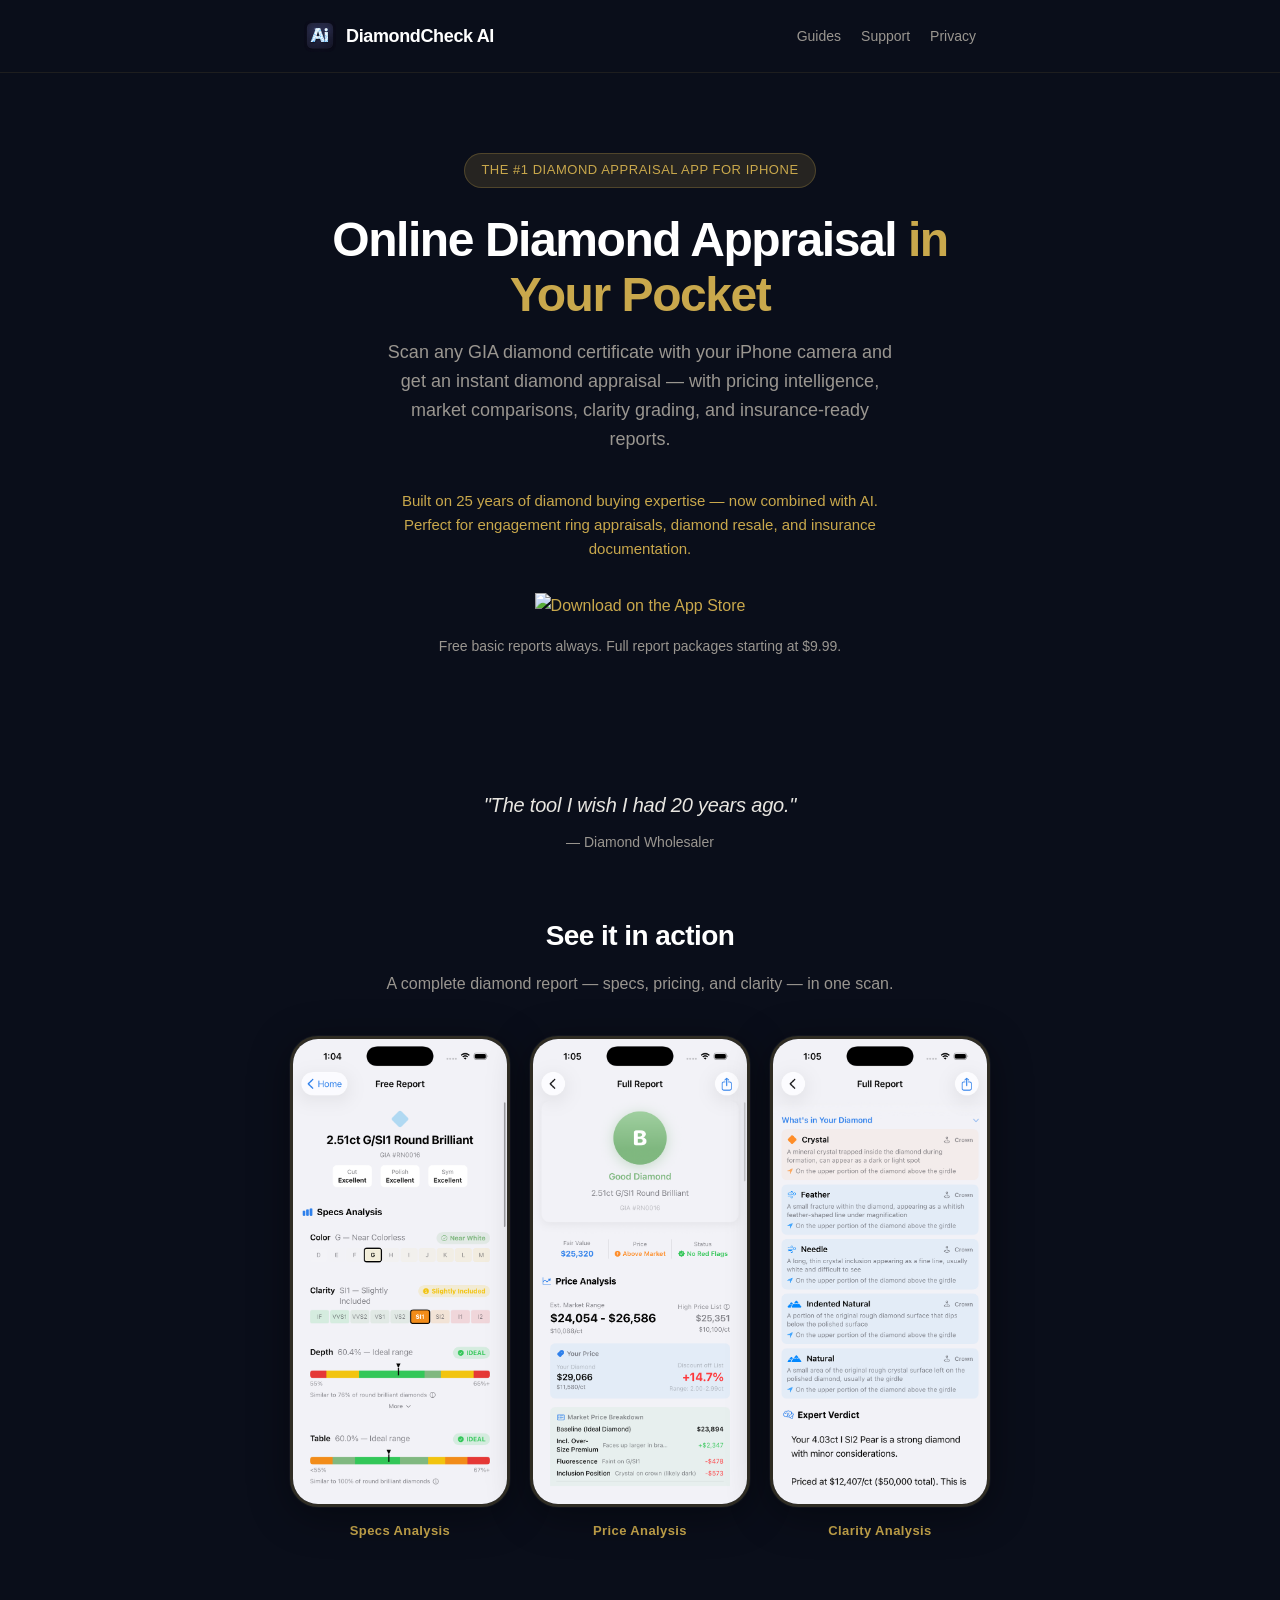
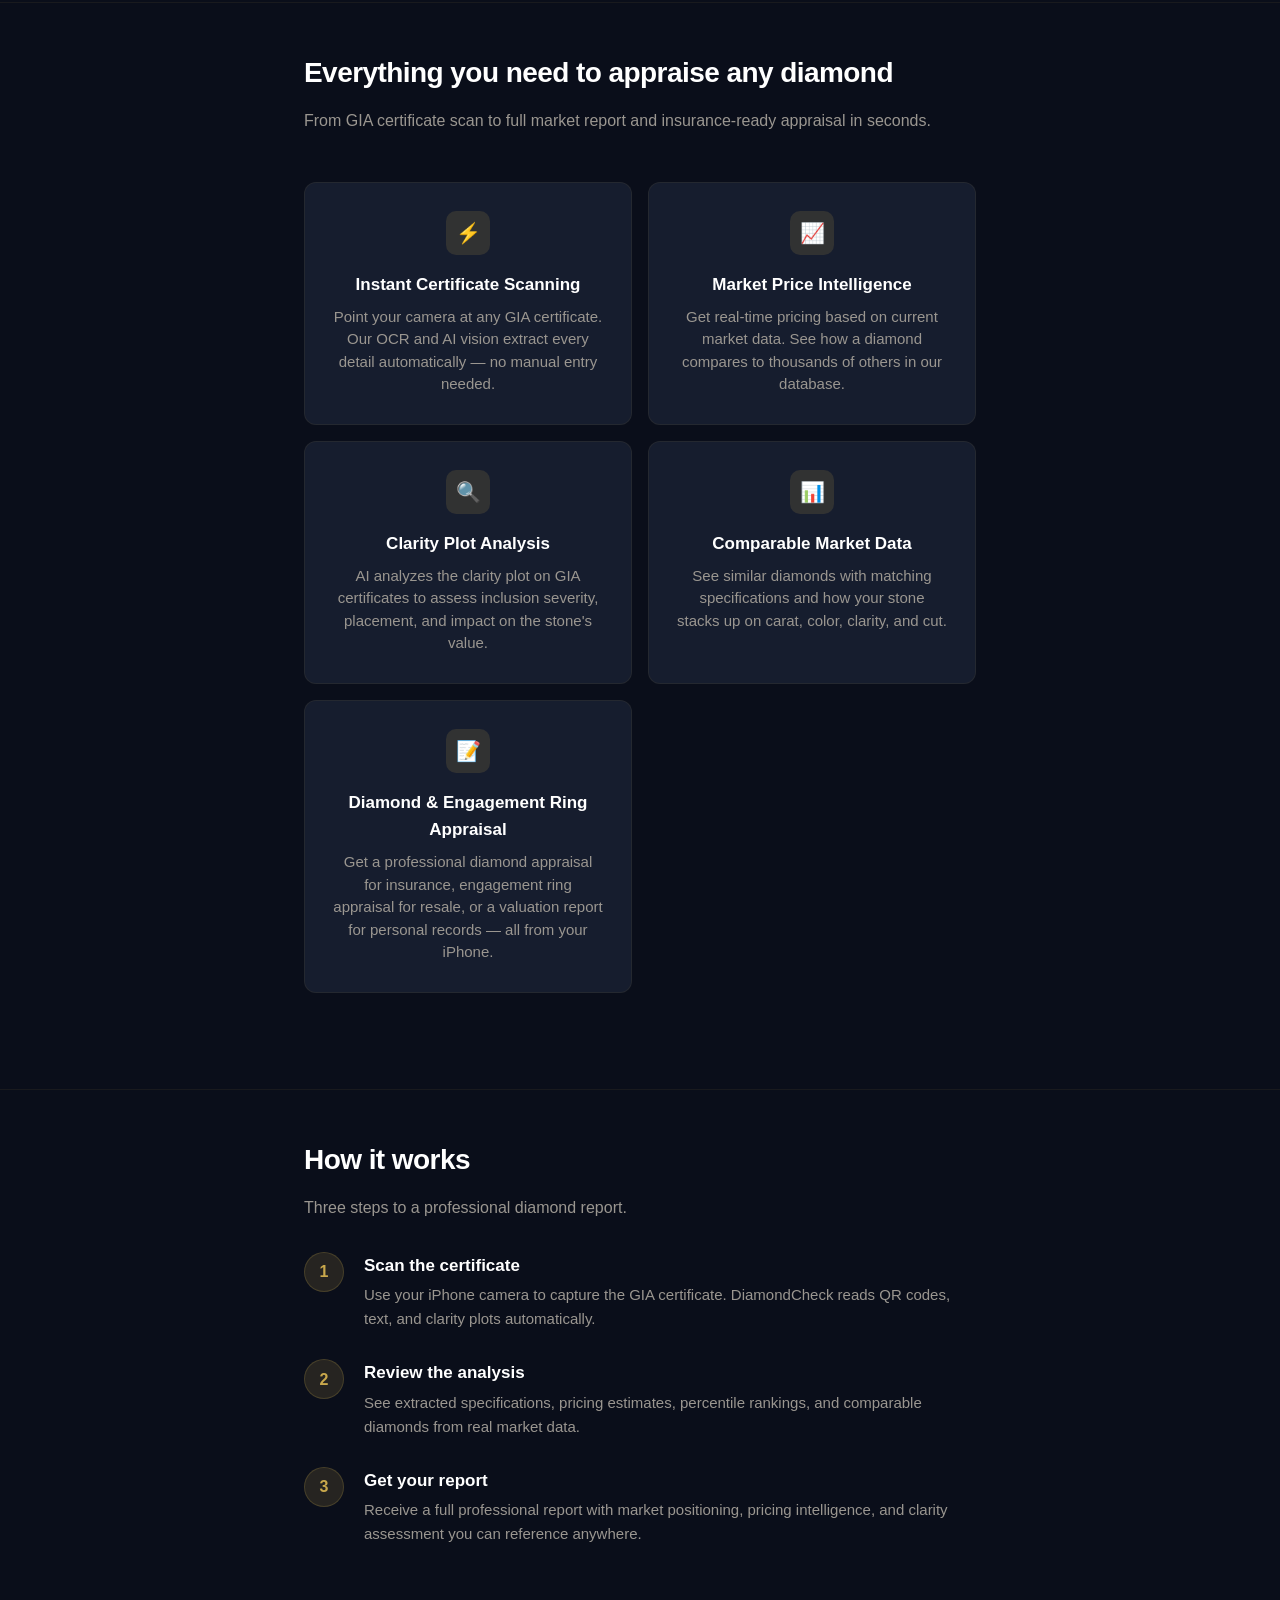
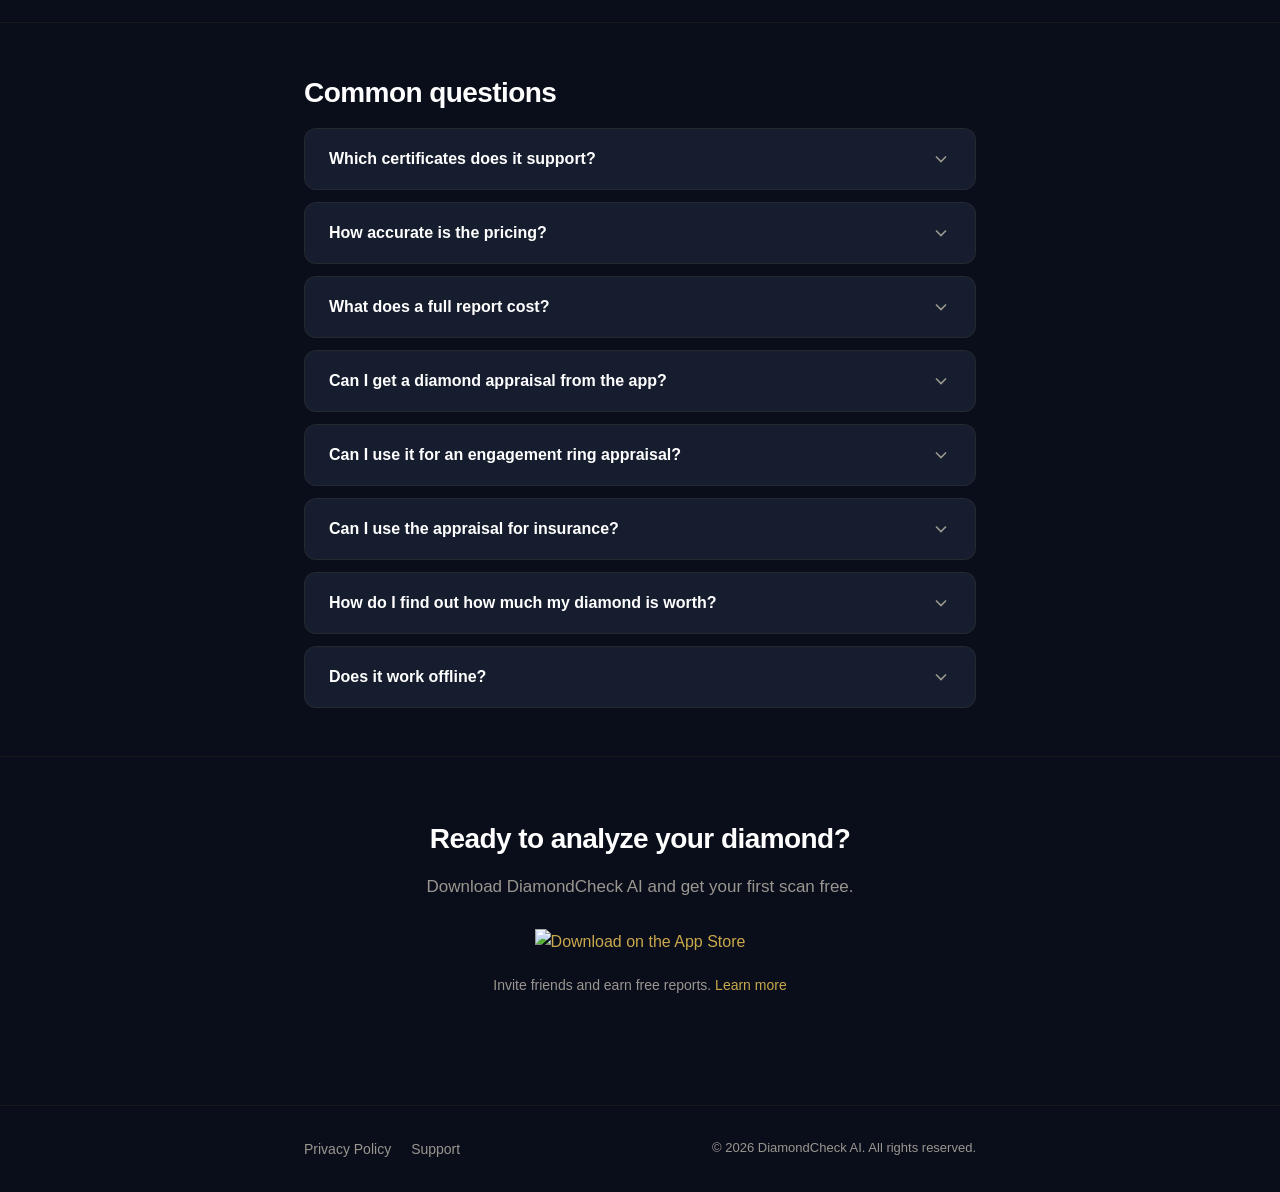
==== commit a44cbb97: "Add SEO keyword optimization and guides section - Fill keyword gaps: "diamond appraisal app", "onlin" ====
--- a/index.html
+++ b/index.html
@@ -3,15 +3,137 @@
 <head>
   <meta charset="utf-8">
   <meta name="viewport" content="width=device-width, initial-scale=1">
-  <title>DiamondCheck AI — Diamond Appraisal &amp; Analysis in Your Pocket</title>
-  <meta name="description" content="Get instant diamond appraisal and jewelry appraisal powered by AI. Scan any GIA certificate for pricing intelligence, market comparisons, clarity grading, and a professional appraisal report.">
-  <meta name="keywords" content="diamond appraisal, jewelry appraisal, diamond analysis, GIA certificate scanner, diamond pricing, diamond value, diamond grading, jewelry valuation">
-  <meta property="og:title" content="DiamondCheck AI — Diamond Appraisal &amp; Analysis in Your Pocket">
-  <meta property="og:description" content="Get instant diamond appraisal and jewelry appraisal powered by AI. Scan GIA certificates for pricing intelligence, clarity grading, and professional appraisal reports.">
+  <title>DiamondCheck AI — Diamond Appraisal App for iPhone | Instant GIA Certificate Scanner</title>
+  <meta name="description" content="DiamondCheck AI is the #1 diamond appraisal app for iPhone. Get an instant online diamond appraisal — scan any GIA certificate for pricing, market comparisons, clarity grading, and insurance-ready appraisal reports.">
+  <meta name="keywords" content="diamond appraisal app, online diamond appraisal, diamond appraisal for insurance, engagement ring appraisal, diamond resale value, GIA certificate scanner, diamond pricing, diamond value, iPhone diamond app, iOS diamond scanner, jewelry appraisal, diamond grading">
+  <meta property="og:title" content="DiamondCheck AI — Diamond Appraisal App for iPhone">
+  <meta property="og:description" content="The #1 diamond appraisal app. Get instant online diamond appraisals for insurance, resale, or personal records. Scan any GIA certificate with your iPhone.">
   <meta property="og:type" content="website">
   <meta property="og:url" content="https://diamondcheck-ai.com/">
+  <meta property="og:image" content="https://diamondcheck-ai.com/assets/og-image.png">
+  <meta property="og:image:width" content="1200">
+  <meta property="og:image:height" content="630">
+  <meta name="twitter:card" content="summary_large_image">
+  <meta name="twitter:title" content="DiamondCheck AI — Diamond Appraisal App for iPhone">
+  <meta name="twitter:description" content="The #1 diamond appraisal app. Get instant online diamond appraisals for insurance, resale, or personal records. Scan any GIA certificate with your iPhone.">
+  <meta name="twitter:image" content="https://diamondcheck-ai.com/assets/og-image.png">
   <link rel="canonical" href="https://diamondcheck-ai.com/">
   <meta name="apple-itunes-app" content="app-id=6760788186">
+
+  <!-- Favicon -->
+  <link rel="icon" type="image/png" href="/assets/app-icon.png">
+  <link rel="apple-touch-icon" href="/assets/app-icon.png">
+
+  <!-- Preconnect to external domains -->
+  <link rel="preconnect" href="https://tools.applemediaservices.com">
+
+  <!-- Structured Data -->
+  <script type="application/ld+json">
+  {
+    "@context": "https://schema.org",
+    "@type": "SoftwareApplication",
+    "name": "DiamondCheck AI",
+    "description": "The #1 diamond appraisal app for iPhone. Get instant online diamond appraisals for insurance, engagement ring appraisals, and diamond resale valuations. Scan any GIA certificate for pricing intelligence, market comparisons, and clarity grading.",
+    "applicationCategory": "UtilitiesApplication",
+    "operatingSystem": "iOS",
+    "offers": {
+      "@type": "Offer",
+      "price": "0",
+      "priceCurrency": "USD",
+      "description": "Free basic reports. Full reports starting at $9.99."
+    },
+    "aggregateRating": {
+      "@type": "AggregateRating",
+      "ratingValue": "5",
+      "ratingCount": "1"
+    },
+    "url": "https://diamondcheck-ai.com/",
+    "image": "https://diamondcheck-ai.com/assets/app-icon.png",
+    "downloadUrl": "https://apps.apple.com/app/id6760788186"
+  }
+  </script>
+  <script type="application/ld+json">
+  {
+    "@context": "https://schema.org",
+    "@type": "FAQPage",
+    "mainEntity": [
+      {
+        "@type": "Question",
+        "name": "Which certificates does DiamondCheck AI support?",
+        "acceptedAnswer": {
+          "@type": "Answer",
+          "text": "GIA certificates only — the gold standard for diamond grading."
+        }
+      },
+      {
+        "@type": "Question",
+        "name": "How accurate is the diamond pricing?",
+        "acceptedAnswer": {
+          "@type": "Answer",
+          "text": "Based on live Rapaport market data and 25 years of wholesale expertise."
+        }
+      },
+      {
+        "@type": "Question",
+        "name": "What does a full diamond appraisal report cost?",
+        "acceptedAnswer": {
+          "@type": "Answer",
+          "text": "Your first scan is complimentary. Additional full market analysis reports start at $9.99, or save with a 10-report package for $49.99."
+        }
+      },
+      {
+        "@type": "Question",
+        "name": "Can I get a diamond appraisal from the app?",
+        "acceptedAnswer": {
+          "@type": "Answer",
+          "text": "Yes! Every full paid report includes the option to generate a professional diamond appraisal you can use for insurance, resale, or personal records."
+        }
+      },
+      {
+        "@type": "Question",
+        "name": "Can I use DiamondCheck AI for an engagement ring appraisal?",
+        "acceptedAnswer": {
+          "@type": "Answer",
+          "text": "Absolutely. DiamondCheck AI is perfect for engagement ring appraisals. Scan the GIA certificate of any loose or mounted diamond to get an instant appraisal with current market value — ideal before purchasing, for insurance, or for resale."
+        }
+      },
+      {
+        "@type": "Question",
+        "name": "Can I use the diamond appraisal for insurance?",
+        "acceptedAnswer": {
+          "@type": "Answer",
+          "text": "Yes. Every full report includes a professional diamond appraisal for insurance documentation. It provides the current market value, diamond specifications, and pricing data you need for insurance coverage or claims."
+        }
+      },
+      {
+        "@type": "Question",
+        "name": "How do I find out how much my diamond is worth?",
+        "acceptedAnswer": {
+          "@type": "Answer",
+          "text": "Simply scan your GIA certificate with DiamondCheck AI on your iPhone. The app instantly analyzes your diamond's specs — carat, color, clarity, and cut — against live market data to give you an accurate diamond resale value and fair market price."
+        }
+      },
+      {
+        "@type": "Question",
+        "name": "Does DiamondCheck AI work offline?",
+        "acceptedAnswer": {
+          "@type": "Answer",
+          "text": "Certificate scanning works offline on your iPhone or iOS device. Pricing, market data, and online diamond appraisal features require an internet connection."
+        }
+      }
+    ]
+  }
+  </script>
+  <script type="application/ld+json">
+  {
+    "@context": "https://schema.org",
+    "@type": "Organization",
+    "name": "DiamondCheck AI",
+    "url": "https://diamondcheck-ai.com/",
+    "logo": "https://diamondcheck-ai.com/assets/app-icon.png"
+  }
+  </script>
+
   <link rel="stylesheet" href="/assets/style.css">
   <style>
     .how-it-works {
@@ -206,6 +328,7 @@
           DiamondCheck AI
         </a>
         <nav class="header-nav">
+          <a href="/guides/">Guides</a>
           <a href="/support/">Support</a>
           <a href="/privacy/">Privacy</a>
         </nav>
@@ -215,11 +338,11 @@
     <!-- Hero -->
     <section class="hero">
       <div class="container">
-        <span class="hero-badge">AI-Powered Diamond Intelligence &amp; Appraisal</span>
-        <h1>Diamond Appraisal &amp; Analysis <span class="gold">in Your Pocket</span></h1>
-        <p>Scan any GIA diamond certificate with your phone camera and get instant pricing intelligence, market comparisons, clarity grading, and a professional diamond appraisal.</p>
-        <p style="font-size: 0.9375rem; color: var(--gold); font-weight: 500; margin-bottom: 32px;">Built on 25 years of diamond buying expertise — now combined with AI.</p>
-        <a href="https://apps.apple.com/app/id6760788186" class="app-store-badge">
+        <span class="hero-badge">The #1 Diamond Appraisal App for iPhone</span>
+        <h1>Online Diamond Appraisal <span class="gold">in Your Pocket</span></h1>
+        <p>Scan any GIA diamond certificate with your iPhone camera and get an instant diamond appraisal — with pricing intelligence, market comparisons, clarity grading, and insurance-ready reports.</p>
+        <p style="font-size: 0.9375rem; color: var(--gold); font-weight: 500; margin-bottom: 32px;">Built on 25 years of diamond buying expertise — now combined with AI. Perfect for engagement ring appraisals, diamond resale, and insurance documentation.</p>
+        <a href="https://apps.apple.com/app/id6760788186" class="app-store-badge" target="_blank" rel="noopener">
           <img src="https://tools.applemediaservices.com/api/badges/download-on-the-app-store/black/en-us?size=250x83" alt="Download on the App Store" style="height: 54px; width: auto;">
         </a>
         <p style="margin-top: 16px; font-size: 0.875rem; color: var(--text-muted);">Free basic reports always. Full report packages starting at $9.99.</p>
@@ -267,8 +390,8 @@
     <!-- Features -->
     <section class="section">
       <div class="container">
-        <h2 class="section-title">Everything you need to evaluate and appraise diamonds</h2>
-        <p class="section-subtitle">From certificate scan to full market report and appraisal in seconds.</p>
+        <h2 class="section-title">Everything you need to appraise any diamond</h2>
+        <p class="section-subtitle">From GIA certificate scan to full market report and insurance-ready appraisal in seconds.</p>
         <div class="features-grid">
           <div class="card">
             <div class="card-icon">&#x26A1;</div>
@@ -292,8 +415,8 @@
           </div>
           <div class="card">
             <div class="card-icon">&#x1F4DD;</div>
-            <h3>Diamond Appraisal</h3>
-            <p>Get a professional diamond appraisal directly from your full report — ideal for insurance, resale, or personal records.</p>
+            <h3>Diamond &amp; Engagement Ring Appraisal</h3>
+            <p>Get a professional diamond appraisal for insurance, engagement ring appraisal for resale, or a valuation report for personal records — all from your iPhone.</p>
           </div>
         </div>
       </div>
@@ -356,8 +479,20 @@
             <div class="faq-answer"><div class="faq-answer-inner">Yes! Every full paid report includes the option to generate a professional diamond appraisal you can use for insurance, resale, or personal records.</div></div>
           </div>
           <div class="faq-item">
+            <button class="faq-question">Can I use it for an engagement ring appraisal?<svg class="faq-chevron" viewBox="0 0 24 24" fill="none" stroke="currentColor" stroke-width="2"><path d="M6 9l6 6 6-6"/></svg></button>
+            <div class="faq-answer"><div class="faq-answer-inner">Absolutely. DiamondCheck AI is perfect for engagement ring appraisals. Scan the GIA certificate of any loose or mounted diamond to get an instant appraisal with current market value — ideal before purchasing, for insurance, or for resale.</div></div>
+          </div>
+          <div class="faq-item">
+            <button class="faq-question">Can I use the appraisal for insurance?<svg class="faq-chevron" viewBox="0 0 24 24" fill="none" stroke="currentColor" stroke-width="2"><path d="M6 9l6 6 6-6"/></svg></button>
+            <div class="faq-answer"><div class="faq-answer-inner">Yes. Every full report includes a professional diamond appraisal for insurance documentation. It provides the current market value, diamond specifications, and pricing data you need for insurance coverage or claims.</div></div>
+          </div>
+          <div class="faq-item">
+            <button class="faq-question">How do I find out how much my diamond is worth?<svg class="faq-chevron" viewBox="0 0 24 24" fill="none" stroke="currentColor" stroke-width="2"><path d="M6 9l6 6 6-6"/></svg></button>
+            <div class="faq-answer"><div class="faq-answer-inner">Simply scan your GIA certificate with DiamondCheck AI on your iPhone. The app instantly analyzes your diamond's specs — carat, color, clarity, and cut — against live market data to give you an accurate diamond resale value and fair market price.</div></div>
+          </div>
+          <div class="faq-item">
             <button class="faq-question">Does it work offline?<svg class="faq-chevron" viewBox="0 0 24 24" fill="none" stroke="currentColor" stroke-width="2"><path d="M6 9l6 6 6-6"/></svg></button>
-            <div class="faq-answer"><div class="faq-answer-inner">Certificate scanning works offline. Pricing and market data require internet.</div></div>
+            <div class="faq-answer"><div class="faq-answer-inner">Certificate scanning works offline on your iPhone or iOS device. Pricing, market data, and online diamond appraisal features require an internet connection.</div></div>
           </div>
         </div>
       </div>
@@ -370,7 +505,7 @@
       <div class="container">
         <h2>Ready to analyze your diamond?</h2>
         <p>Download DiamondCheck AI and get your first scan free.</p>
-        <a href="https://apps.apple.com/app/id6760788186" class="app-store-badge">
+        <a href="https://apps.apple.com/app/id6760788186" class="app-store-badge" target="_blank" rel="noopener">
           <img src="https://tools.applemediaservices.com/api/badges/download-on-the-app-store/black/en-us?size=250x83" alt="Download on the App Store" style="height: 54px; width: auto;">
         </a>
         <p style="margin-top: 20px; font-size: 0.875rem; color: var(--text-muted);">Invite friends and earn free reports. <a href="/ref/" style="color: var(--gold);">Learn more</a></p>
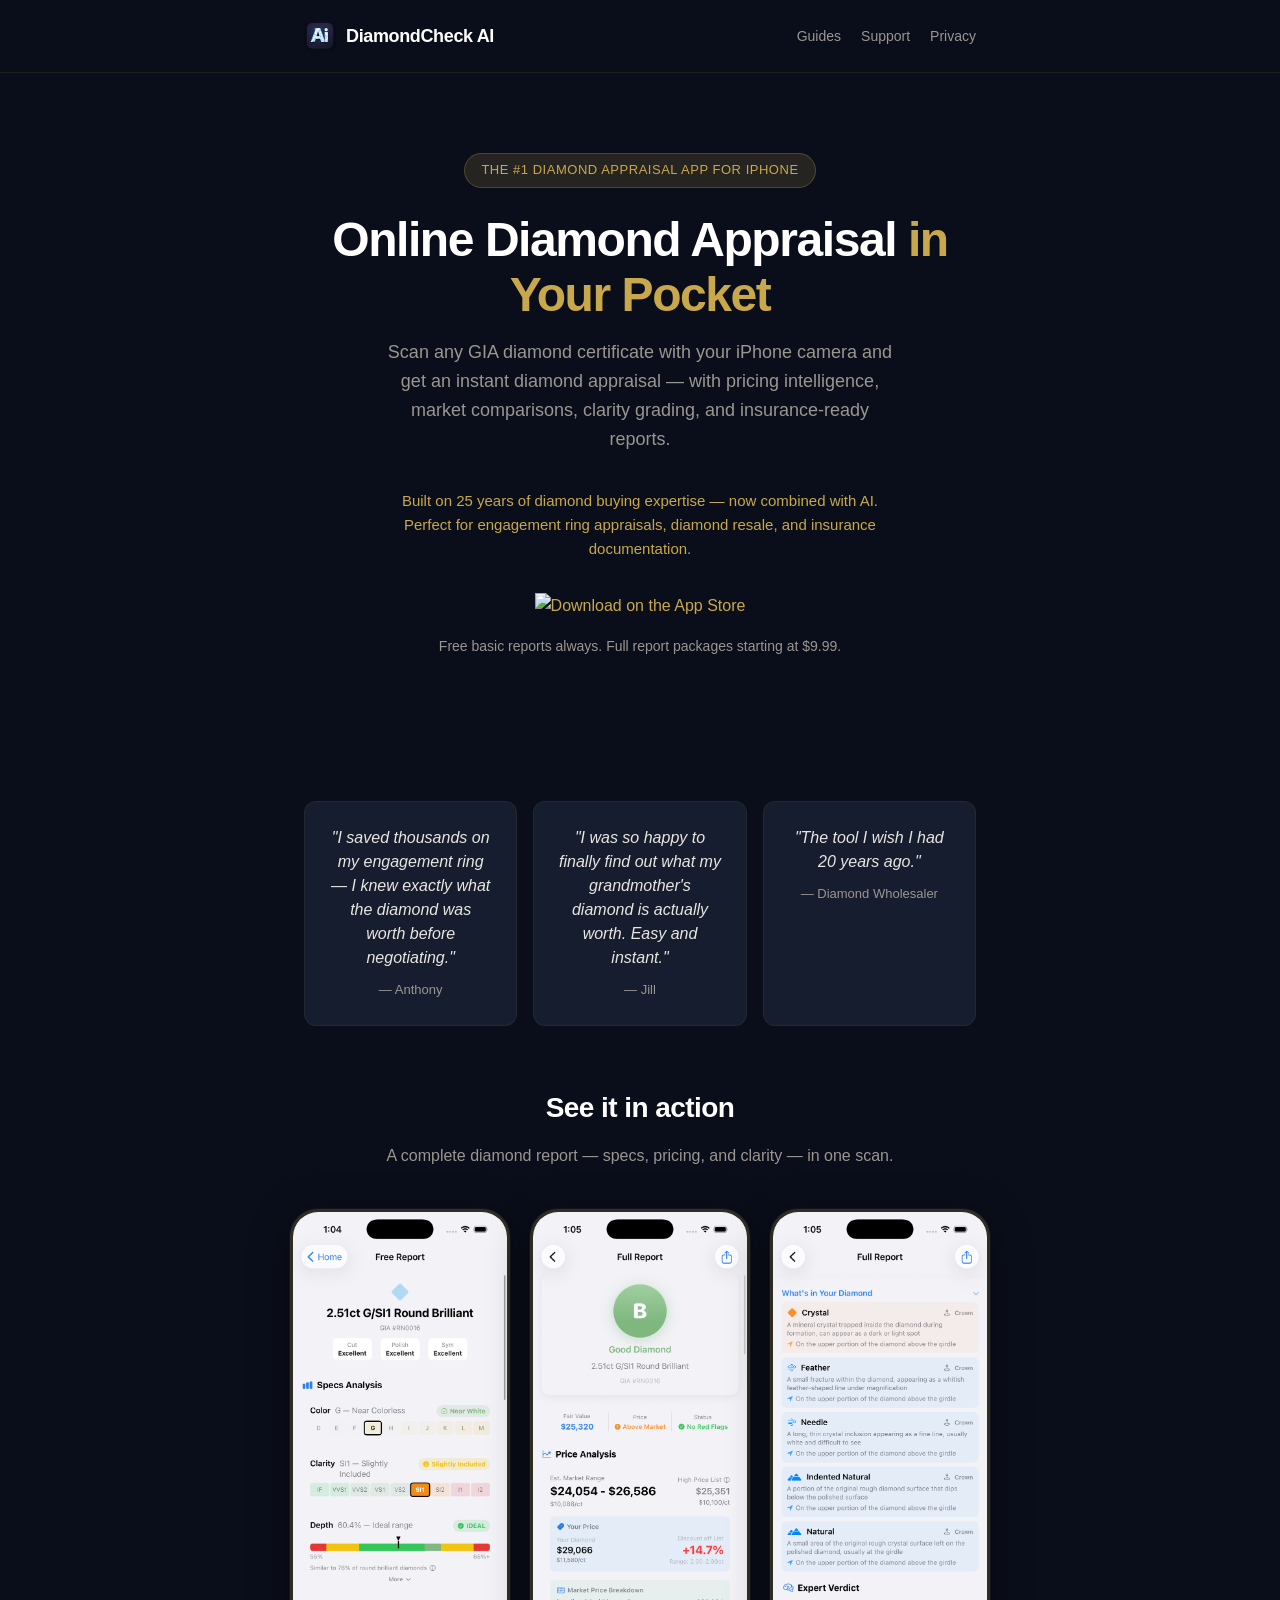
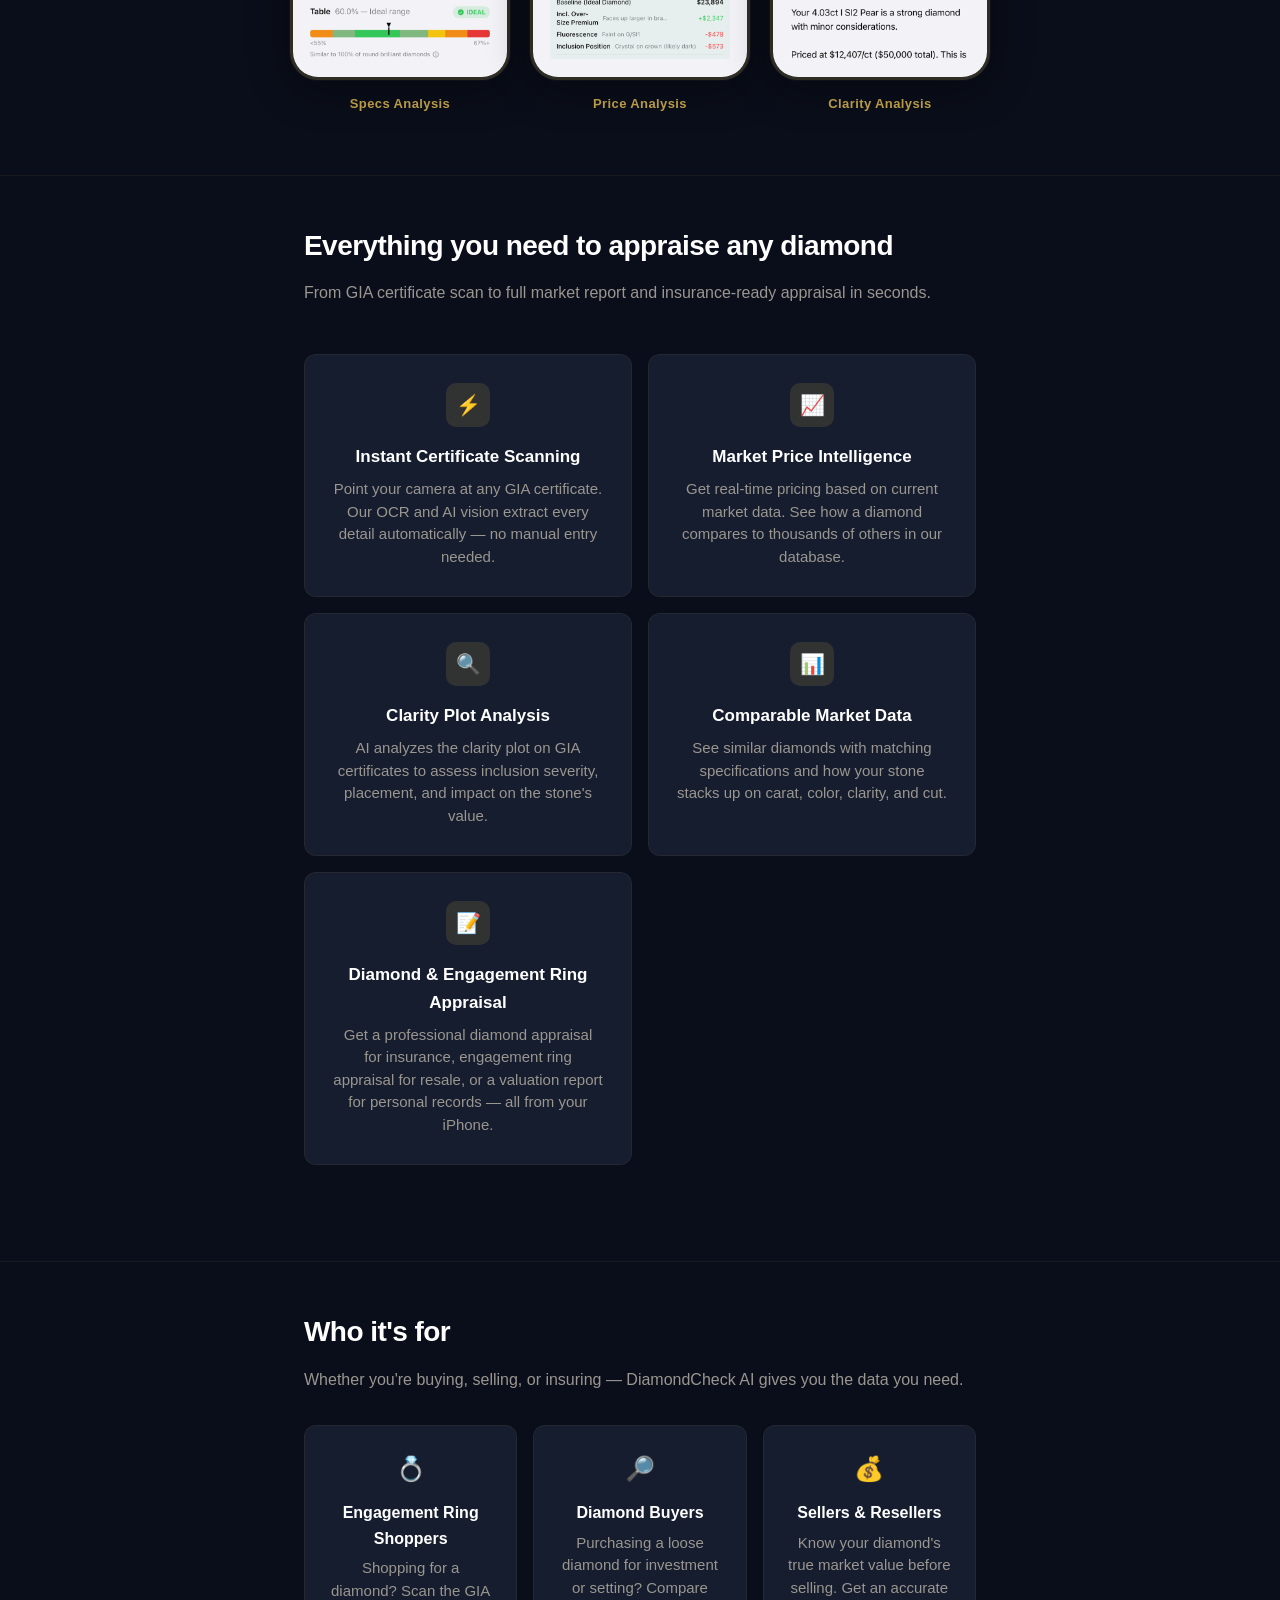
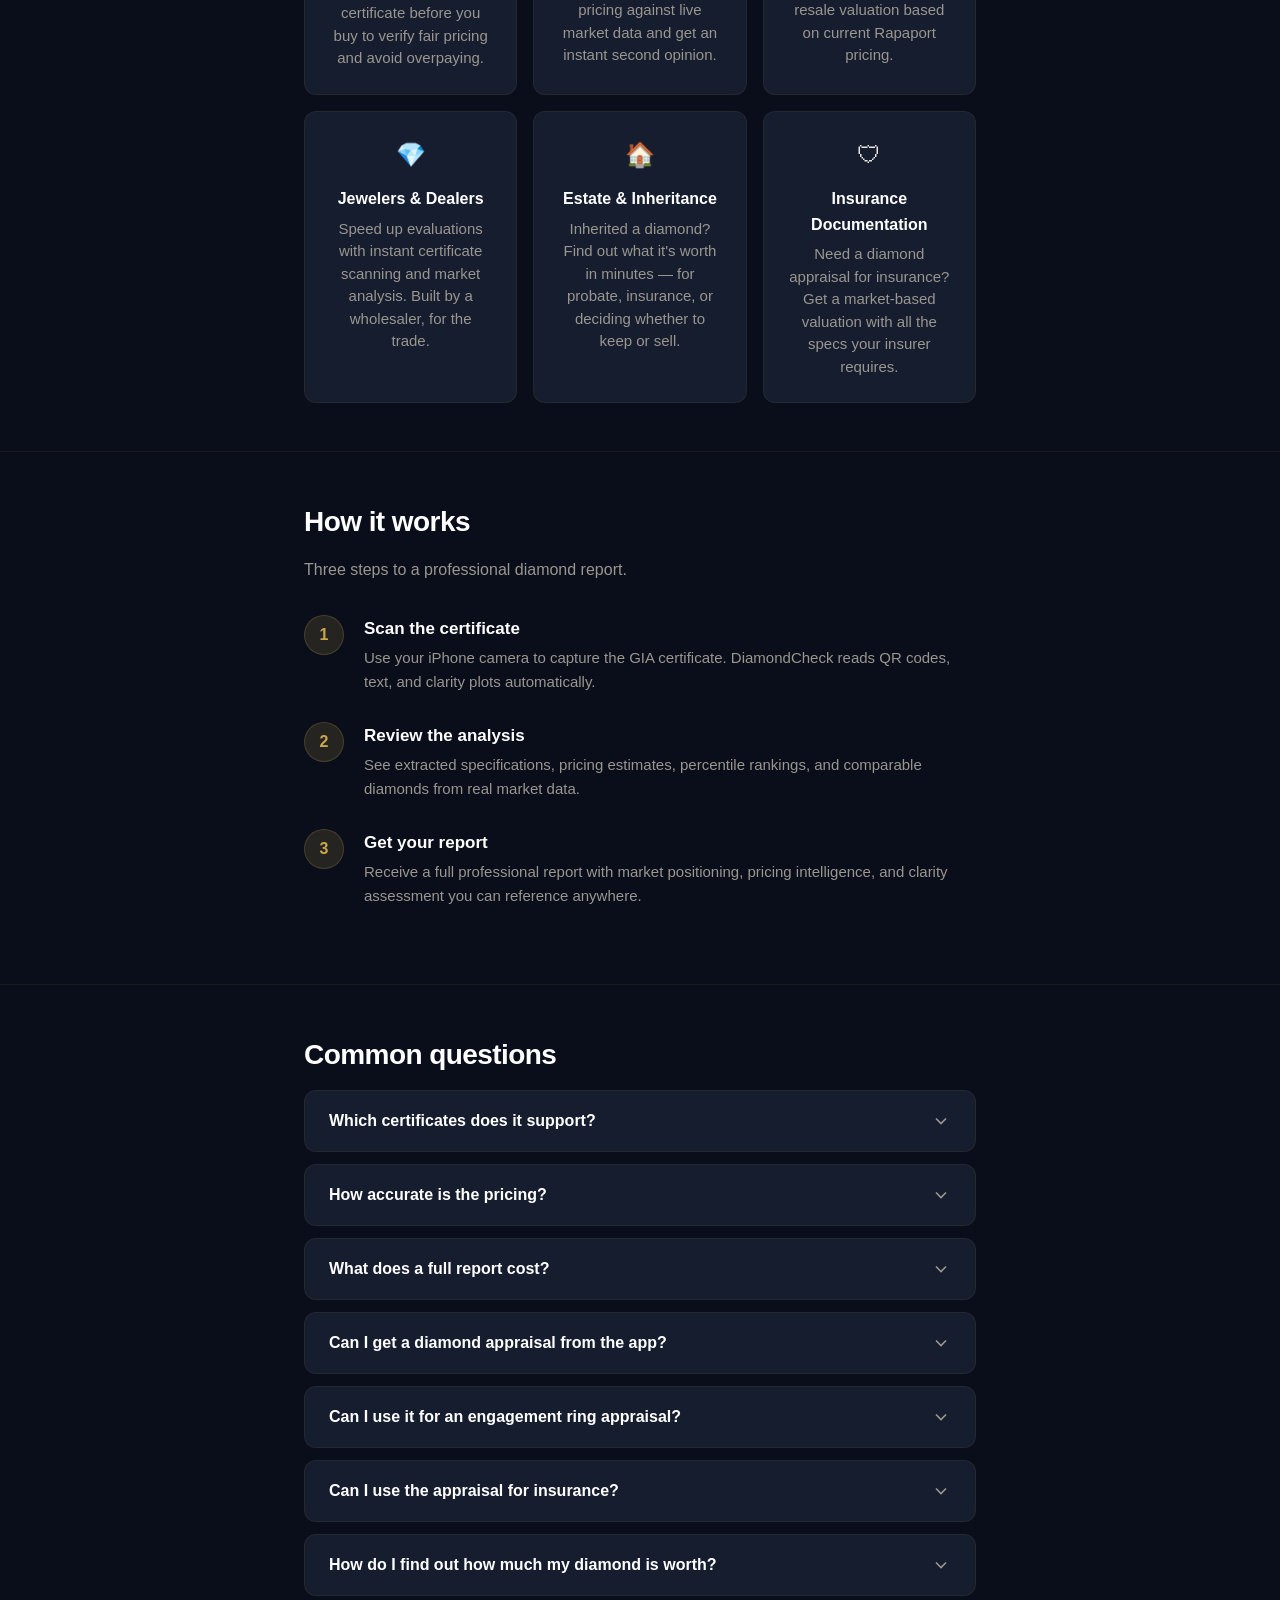
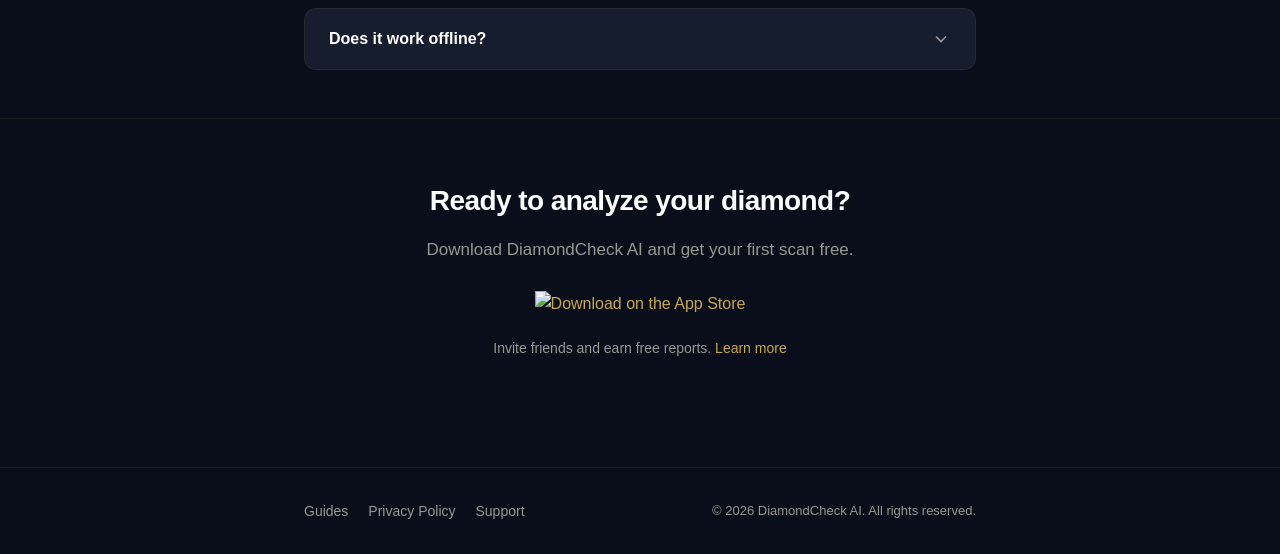
==== commit f88092a9: "Add personas, testimonials, 404 page, cross-links, and SEO improvements Homepage: - Add "Who It's Fo" ====
--- a/index.html
+++ b/index.html
@@ -299,6 +299,76 @@
     .lightbox-close:hover {
       background: rgba(255, 255, 255, 0.25);
     }
+    /* Testimonials */
+    .testimonials-row {
+      display: grid;
+      grid-template-columns: 1fr;
+      gap: 16px;
+    }
+    .testimonial {
+      background: var(--navy-card);
+      border: 1px solid rgba(201, 168, 76, 0.08);
+      border-radius: var(--radius);
+      padding: 24px;
+      text-align: center;
+    }
+    .testimonial blockquote {
+      font-size: 1rem;
+      font-style: italic;
+      color: var(--text);
+      font-weight: 500;
+      line-height: 1.5;
+      margin: 0;
+    }
+    .testimonial-author {
+      font-size: 0.8125rem;
+      color: var(--text-muted);
+      margin-top: 10px;
+    }
+    @media (min-width: 640px) {
+      .testimonials-row {
+        grid-template-columns: repeat(3, 1fr);
+      }
+    }
+    /* Persona grid */
+    .persona-grid {
+      display: grid;
+      grid-template-columns: 1fr;
+      gap: 16px;
+    }
+    .persona {
+      background: var(--navy-card);
+      border: 1px solid rgba(201, 168, 76, 0.08);
+      border-radius: var(--radius);
+      padding: 24px;
+      text-align: center;
+    }
+    .persona-icon {
+      font-size: 1.5rem;
+      display: block;
+      margin-bottom: 12px;
+    }
+    .persona h3 {
+      font-size: 1rem;
+      color: var(--white);
+      font-weight: 600;
+      margin-bottom: 6px;
+    }
+    .persona p {
+      font-size: 0.9375rem;
+      color: var(--text-muted);
+      line-height: 1.5;
+    }
+    @media (min-width: 640px) {
+      .persona-grid {
+        grid-template-columns: repeat(2, 1fr);
+      }
+    }
+    @media (min-width: 900px) {
+      .persona-grid {
+        grid-template-columns: repeat(3, 1fr);
+      }
+    }
     .cta-section {
       text-align: center;
       padding: 60px 0 80px;
@@ -349,11 +419,23 @@
       </div>
     </section>
 
-    <!-- Testimonial -->
-    <section style="padding: 36px 0 0; text-align: center;">
-      <div class="container">
-        <blockquote style="font-size: 1.25rem; font-style: italic; color: var(--text); font-weight: 500; letter-spacing: -0.01em; margin: 0;">"The tool I wish I had 20 years ago."</blockquote>
-        <p style="font-size: 0.875rem; color: var(--text-muted); margin-top: 10px;">— Diamond Wholesaler</p>
+    <!-- Testimonials -->
+    <section style="padding: 48px 0 0;">
+      <div class="container">
+        <div class="testimonials-row">
+          <div class="testimonial">
+            <blockquote>"I saved thousands on my engagement ring — I knew exactly what the diamond was worth before negotiating."</blockquote>
+            <p class="testimonial-author">— Anthony</p>
+          </div>
+          <div class="testimonial">
+            <blockquote>"I was so happy to finally find out what my grandmother's diamond is actually worth. Easy and instant."</blockquote>
+            <p class="testimonial-author">— Jill</p>
+          </div>
+          <div class="testimonial">
+            <blockquote>"The tool I wish I had 20 years ago."</blockquote>
+            <p class="testimonial-author">— Diamond Wholesaler</p>
+          </div>
+        </div>
       </div>
     </section>
 
@@ -365,19 +447,19 @@
         <div class="phone-row">
           <div>
             <div class="phone-frame">
-              <img src="/assets/screenshots/specs-analysis.png" alt="Diamond specs analysis showing color, clarity, depth, and table ratings" width="660" height="1434" loading="lazy">
+              <img src="/assets/screenshots/specs-analysis.png" alt="Diamond specs analysis showing color, clarity, depth, and table ratings" width="660" height="1434" loading="lazy" decoding="async" fetchpriority="low">
             </div>
             <p class="phone-label">Specs Analysis</p>
           </div>
           <div>
             <div class="phone-frame">
-              <img src="/assets/screenshots/price-analysis.png" alt="Diamond price analysis with fair value, market range, and price breakdown" width="660" height="1434" loading="lazy">
+              <img src="/assets/screenshots/price-analysis.png" alt="Diamond price analysis with fair value, market range, and price breakdown" width="660" height="1434" loading="lazy" decoding="async" fetchpriority="low">
             </div>
             <p class="phone-label">Price Analysis</p>
           </div>
           <div>
             <div class="phone-frame">
-              <img src="/assets/screenshots/clarity-analysis.png" alt="Clarity analysis showing inclusion types and expert verdict" width="660" height="1434" loading="lazy">
+              <img src="/assets/screenshots/clarity-analysis.png" alt="Clarity analysis showing inclusion types and expert verdict" width="660" height="1434" loading="lazy" decoding="async" fetchpriority="low">
             </div>
             <p class="phone-label">Clarity Analysis</p>
           </div>
@@ -417,6 +499,48 @@
             <div class="card-icon">&#x1F4DD;</div>
             <h3>Diamond &amp; Engagement Ring Appraisal</h3>
             <p>Get a professional diamond appraisal for insurance, engagement ring appraisal for resale, or a valuation report for personal records — all from your iPhone.</p>
+          </div>
+        </div>
+      </div>
+    </section>
+
+    <hr class="divider">
+
+    <!-- Who it's for -->
+    <section class="section">
+      <div class="container">
+        <h2 class="section-title">Who it's for</h2>
+        <p class="section-subtitle">Whether you're buying, selling, or insuring — DiamondCheck AI gives you the data you need.</p>
+        <div class="persona-grid">
+          <div class="persona">
+            <span class="persona-icon">&#x1F48D;</span>
+            <h3>Engagement Ring Shoppers</h3>
+            <p>Shopping for a diamond? Scan the GIA certificate before you buy to verify fair pricing and avoid overpaying.</p>
+          </div>
+          <div class="persona">
+            <span class="persona-icon">&#x1F50E;</span>
+            <h3>Diamond Buyers</h3>
+            <p>Purchasing a loose diamond for investment or setting? Compare pricing against live market data and get an instant second opinion.</p>
+          </div>
+          <div class="persona">
+            <span class="persona-icon">&#x1F4B0;</span>
+            <h3>Sellers &amp; Resellers</h3>
+            <p>Know your diamond's true market value before selling. Get an accurate resale valuation based on current Rapaport pricing.</p>
+          </div>
+          <div class="persona">
+            <span class="persona-icon">&#x1F48E;</span>
+            <h3>Jewelers &amp; Dealers</h3>
+            <p>Speed up evaluations with instant certificate scanning and market analysis. Built by a wholesaler, for the trade.</p>
+          </div>
+          <div class="persona">
+            <span class="persona-icon">&#x1F3E0;</span>
+            <h3>Estate &amp; Inheritance</h3>
+            <p>Inherited a diamond? Find out what it's worth in minutes — for probate, insurance, or deciding whether to keep or sell.</p>
+          </div>
+          <div class="persona">
+            <span class="persona-icon">&#x1F6E1;</span>
+            <h3>Insurance Documentation</h3>
+            <p>Need a diamond appraisal for insurance? Get a market-based valuation with all the specs your insurer requires.</p>
           </div>
         </div>
       </div>
@@ -517,6 +641,7 @@
       <div class="container">
         <div class="footer-inner">
           <div class="footer-links">
+            <a href="/guides/">Guides</a>
             <a href="/privacy/">Privacy Policy</a>
             <a href="/support/">Support</a>
           </div>
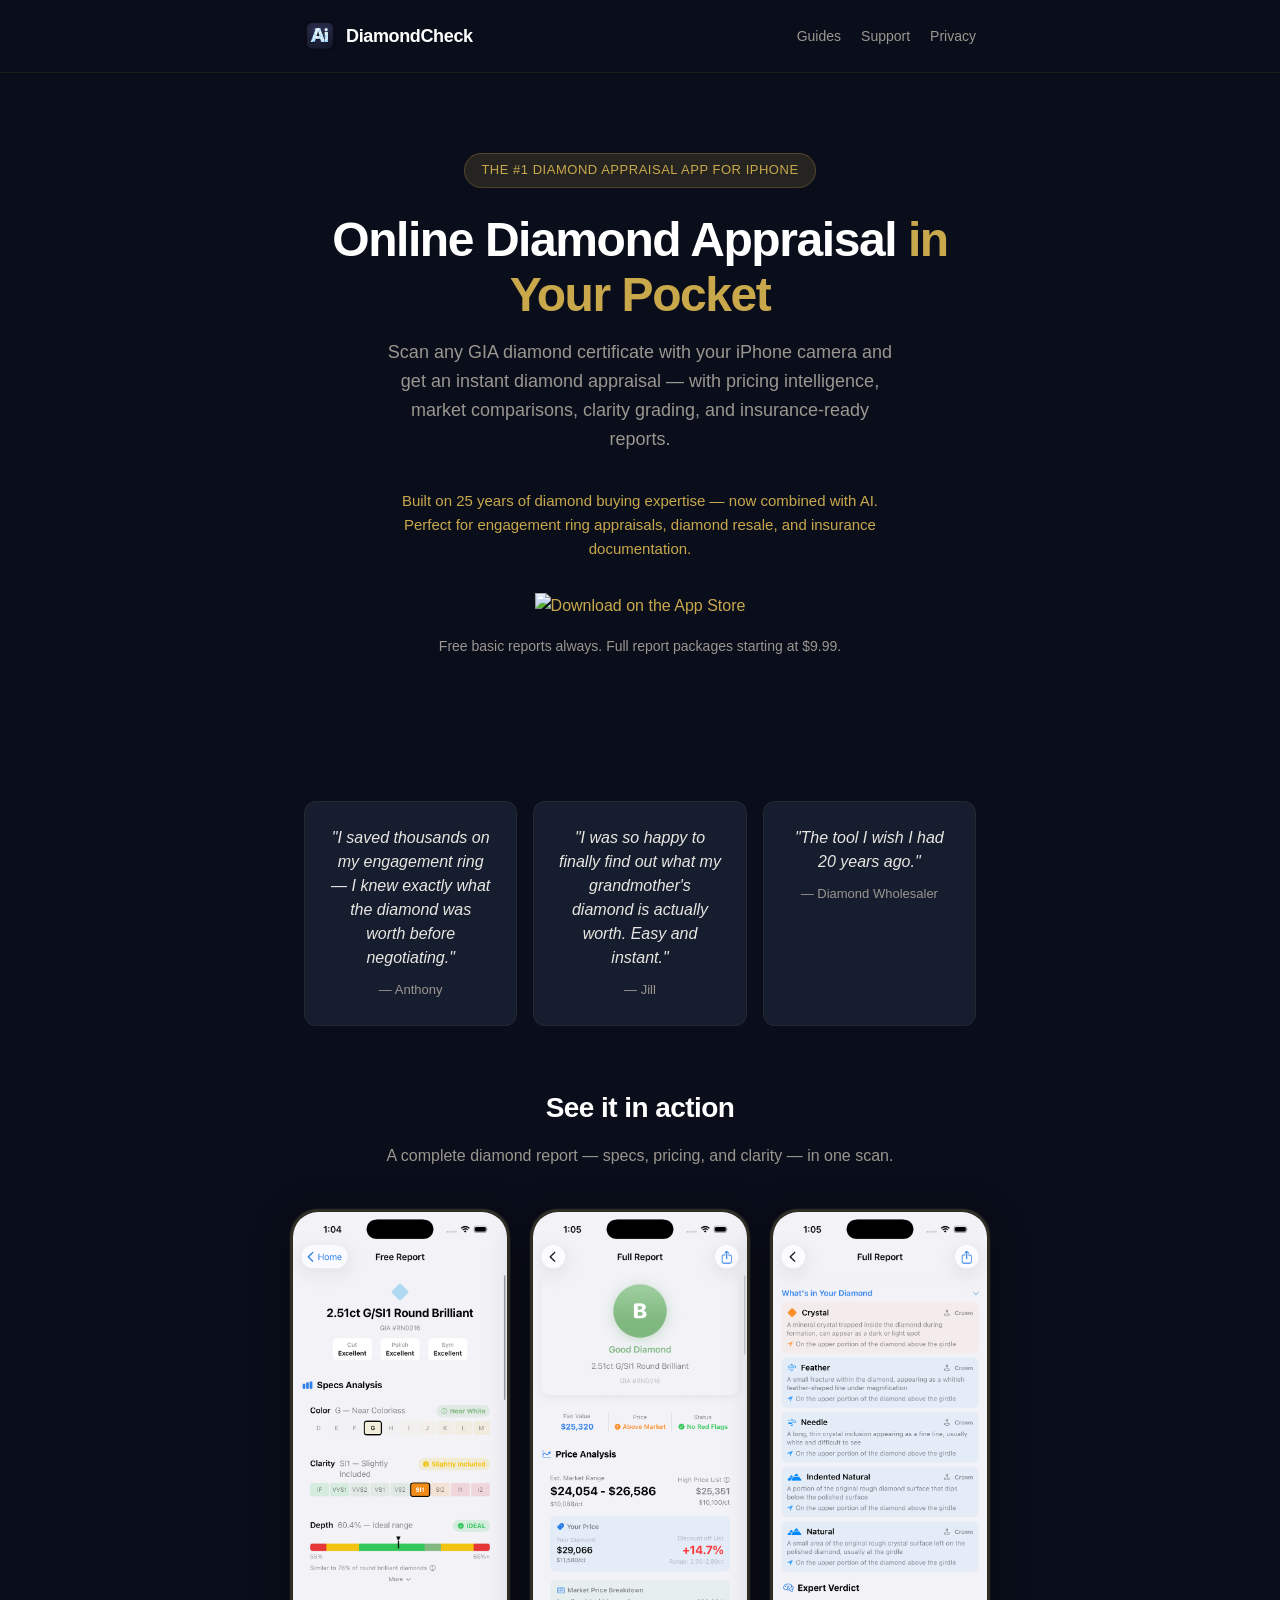
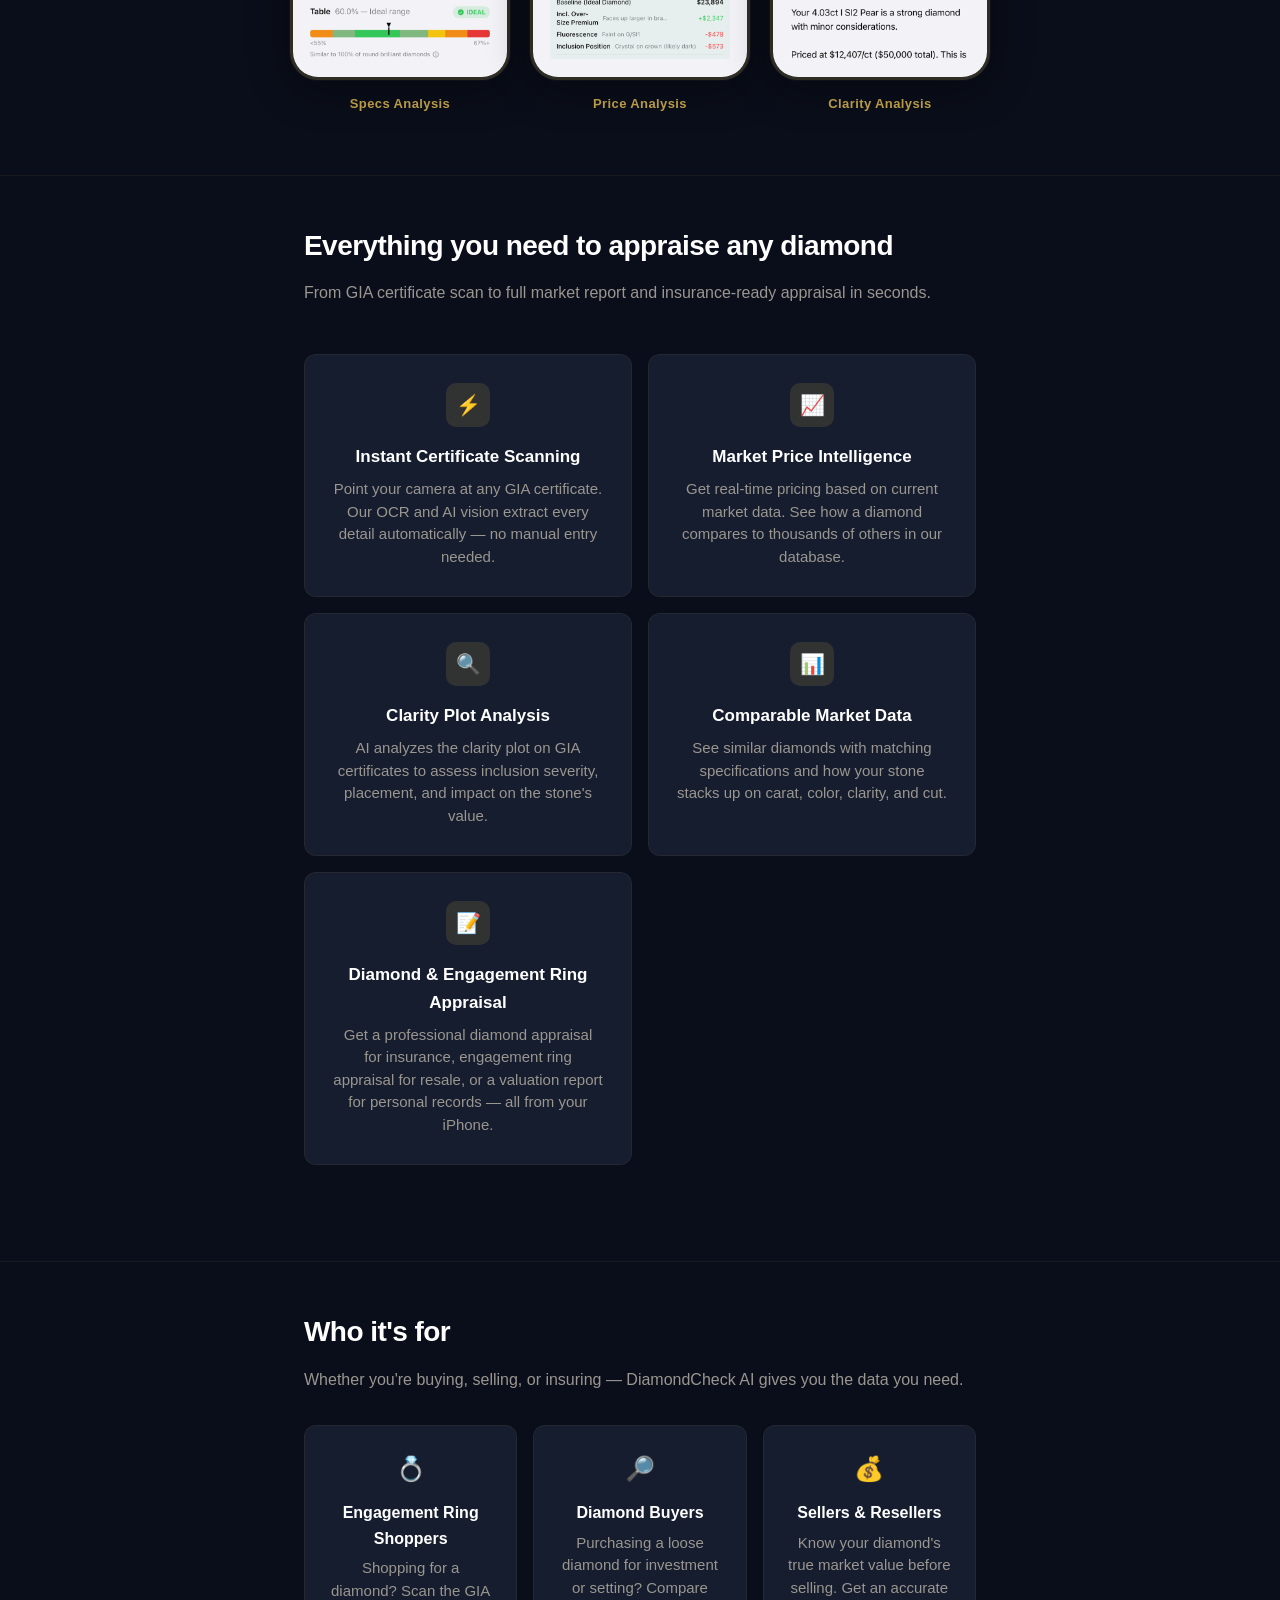
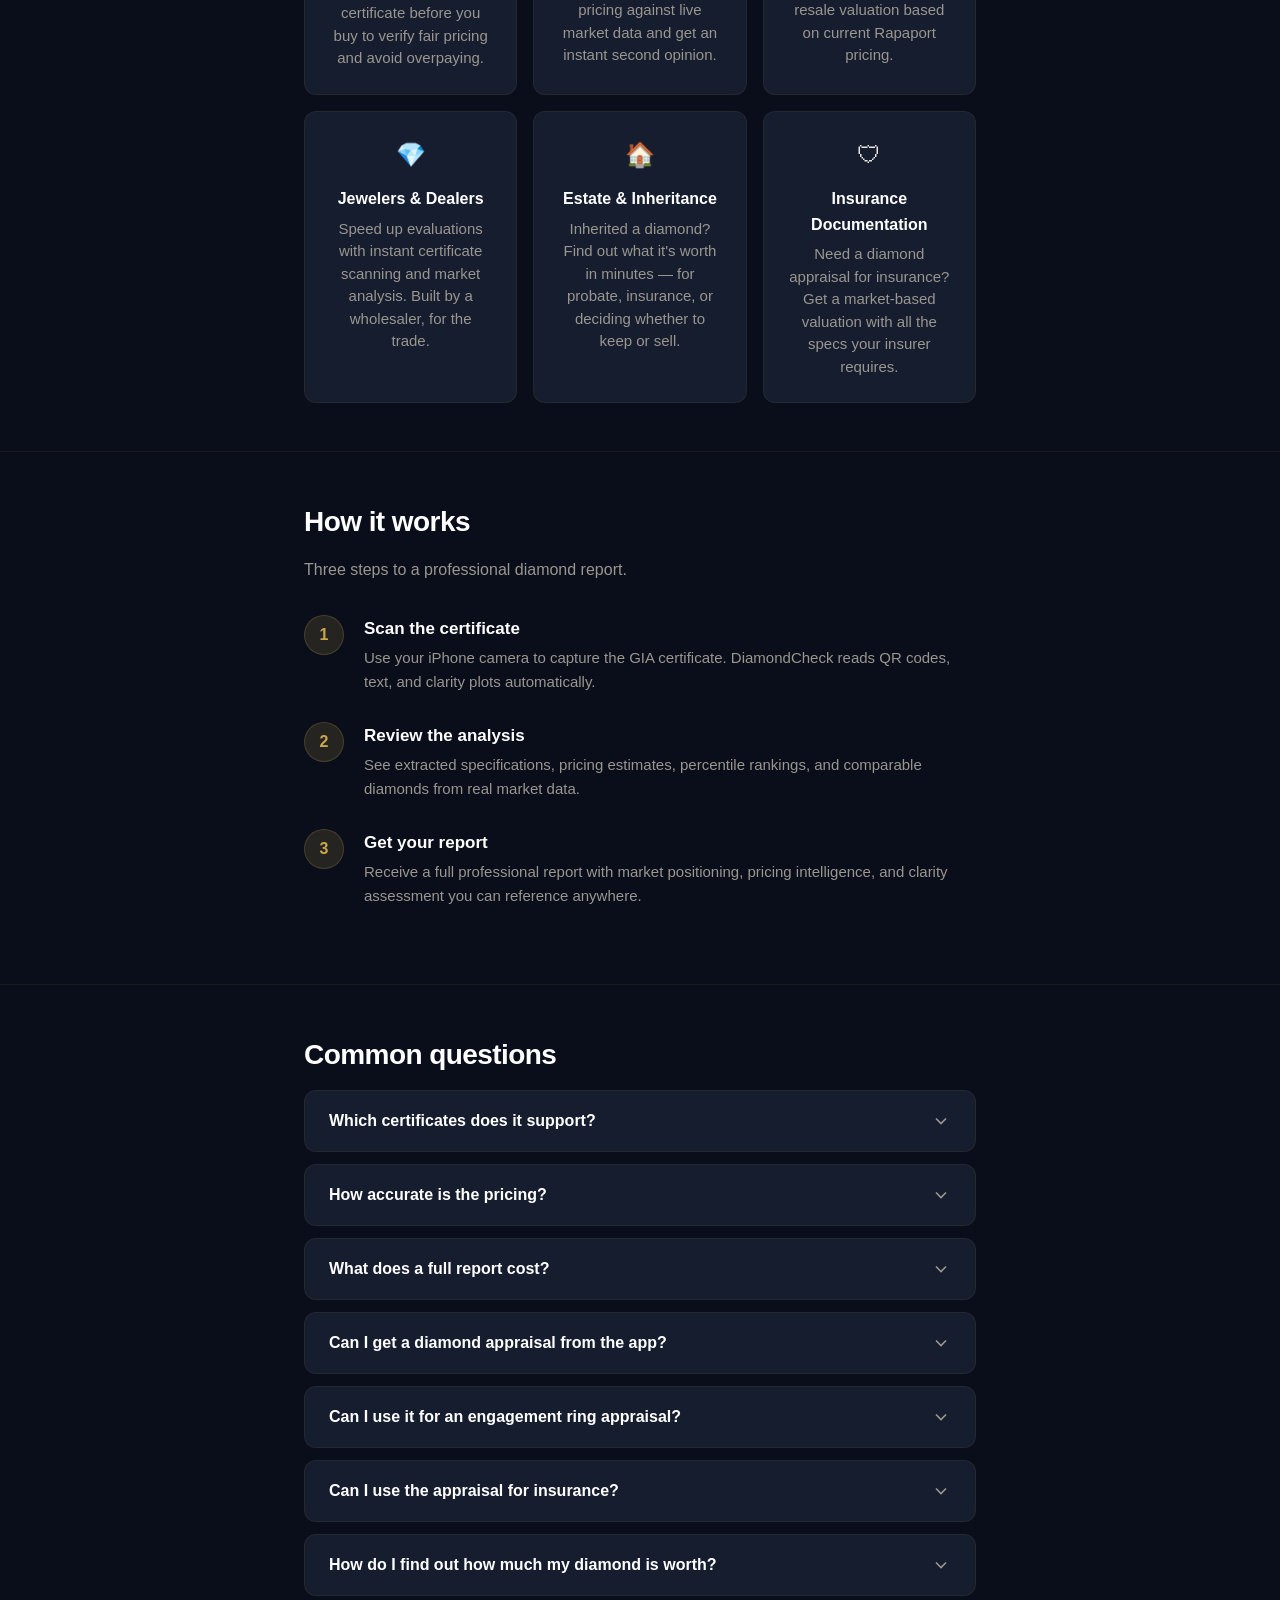
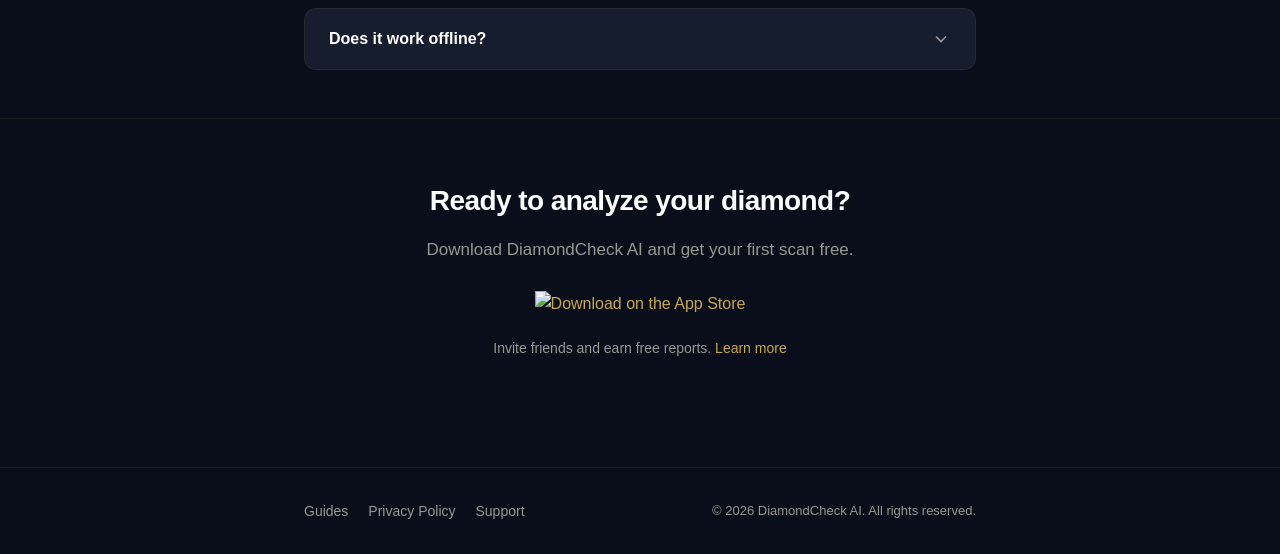
==== commit 83b8a7b2: "Shorten nav logo text to "DiamondCheck" for better mobile layout Removes "AI" from the navigation lo" ====
--- a/index.html
+++ b/index.html
@@ -394,8 +394,8 @@
     <header class="site-header">
       <div class="container">
         <a href="/" class="logo">
-          <span class="logo-icon"><img src="/assets/app-icon.png" alt="DiamondCheck AI" width="64" height="64"></span>
-          DiamondCheck AI
+          <span class="logo-icon"><img src="/assets/app-icon.png" alt="DiamondCheck" width="64" height="64"></span>
+          DiamondCheck
         </a>
         <nav class="header-nav">
           <a href="/guides/">Guides</a>
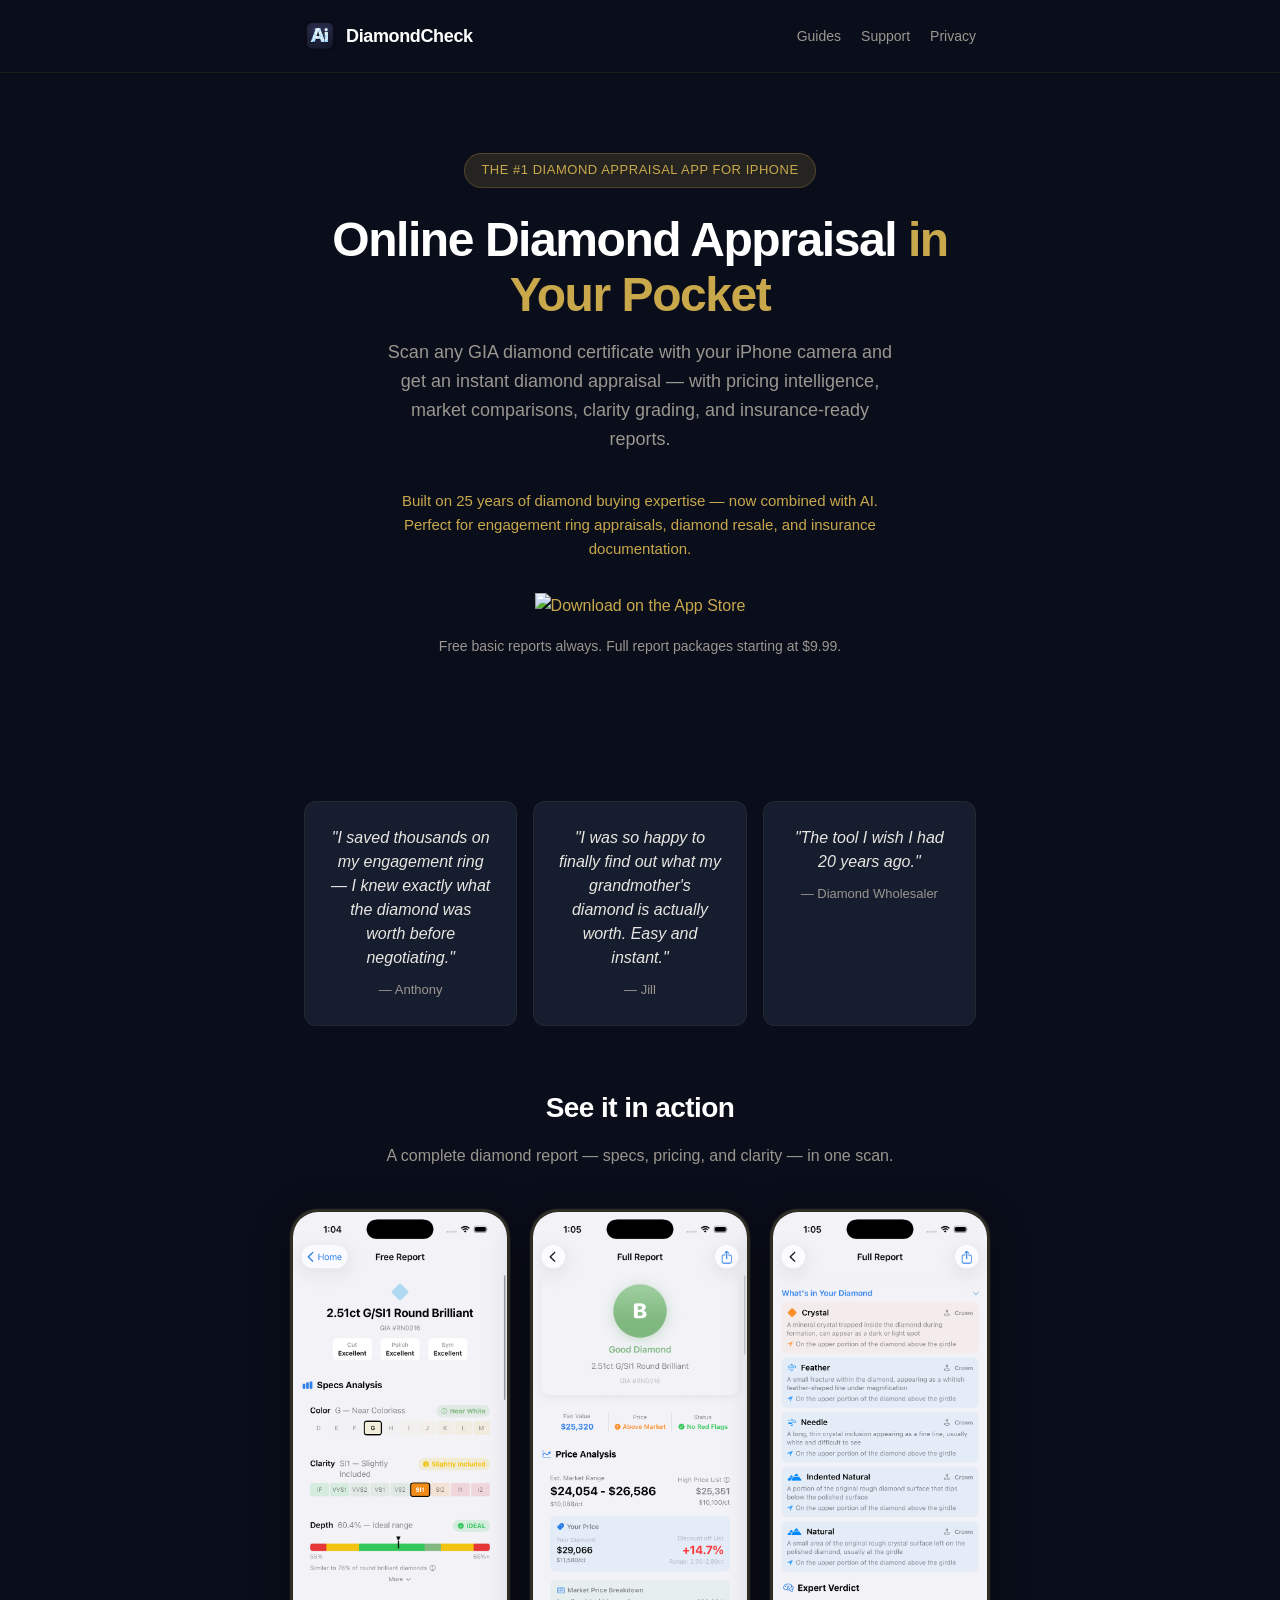
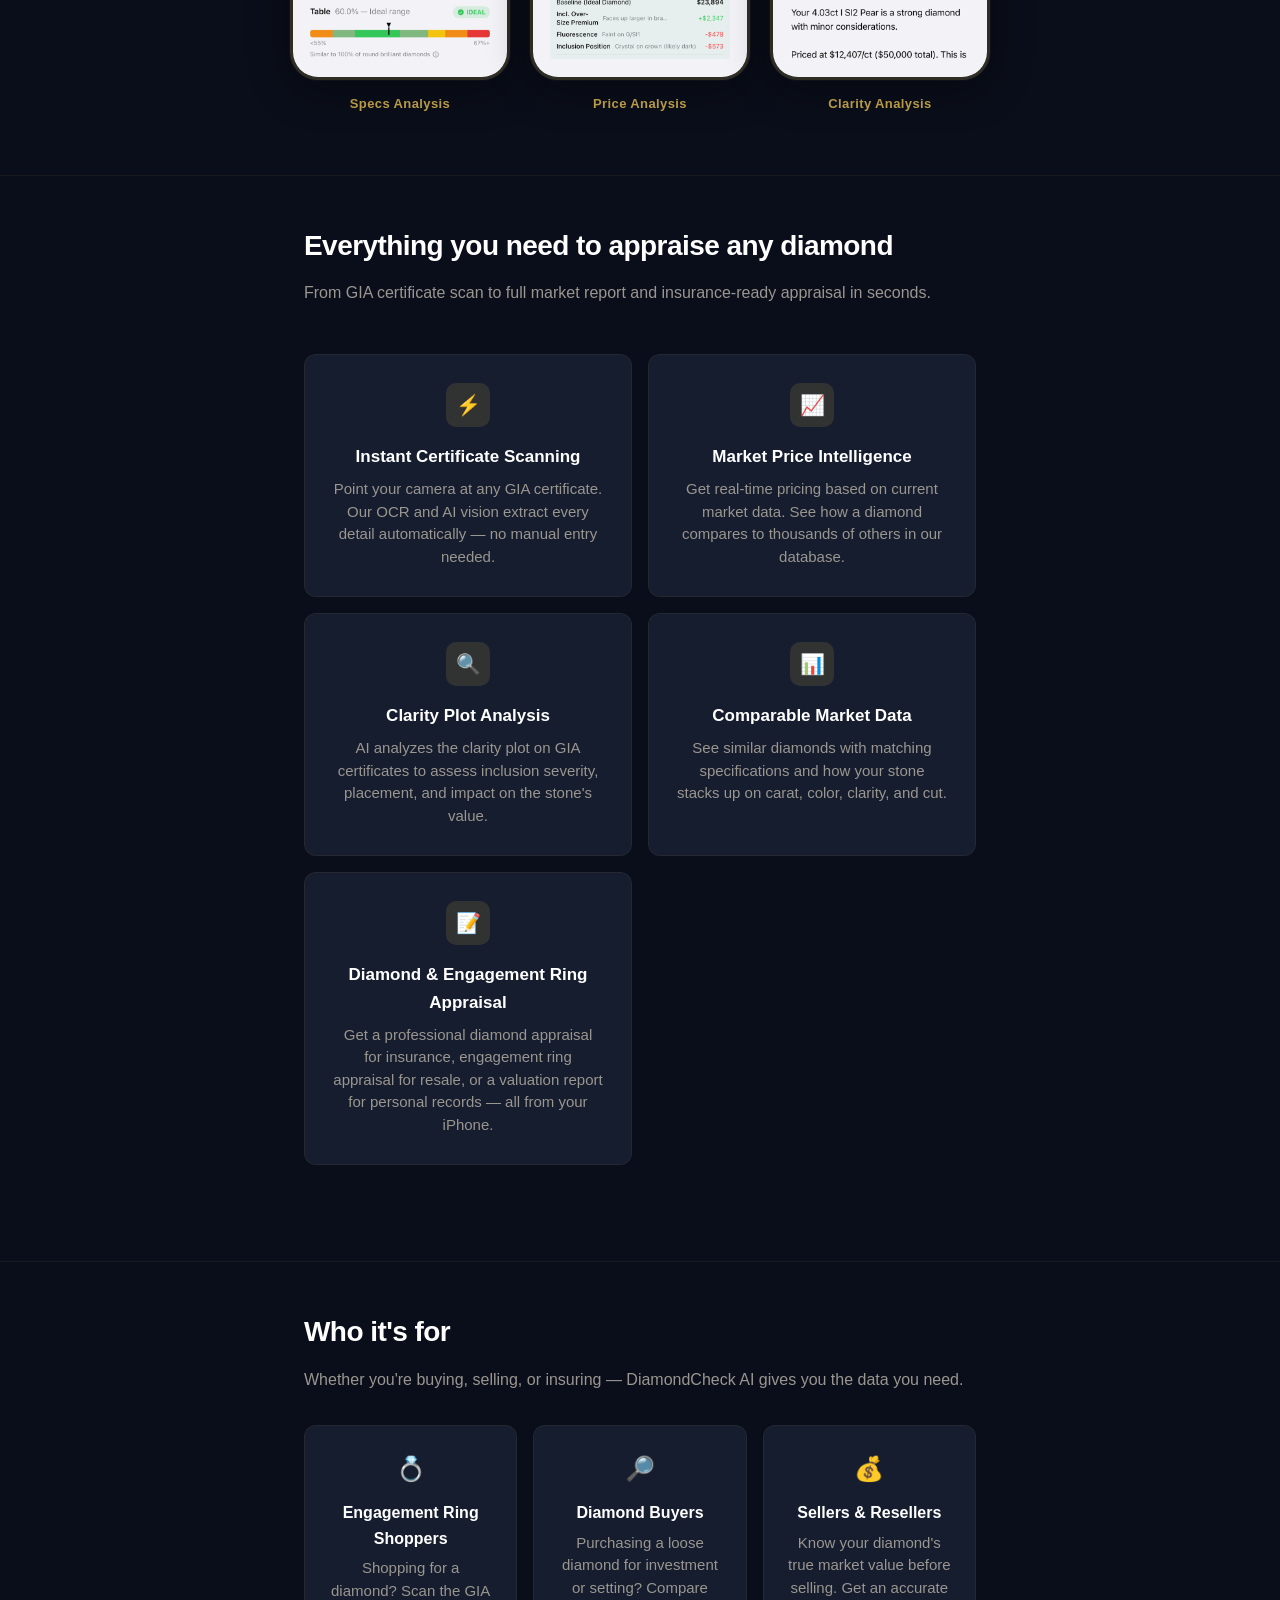
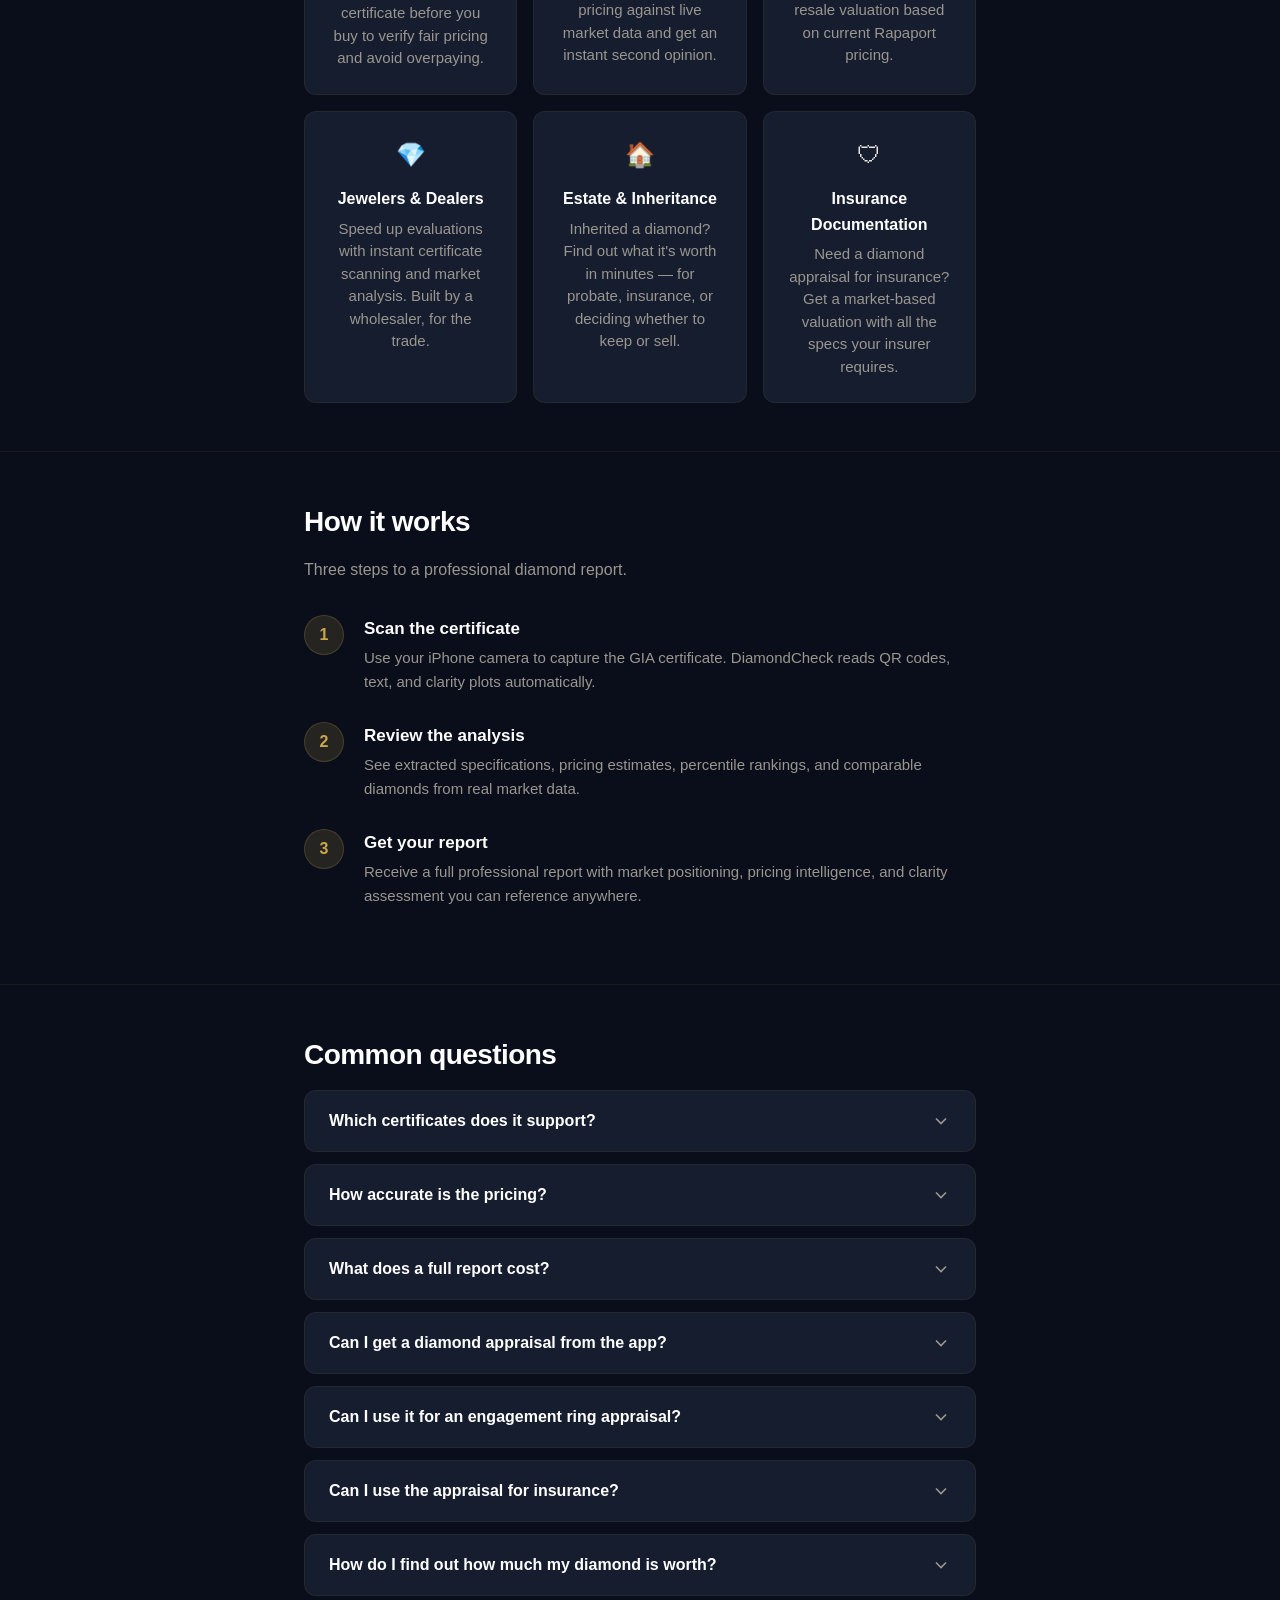
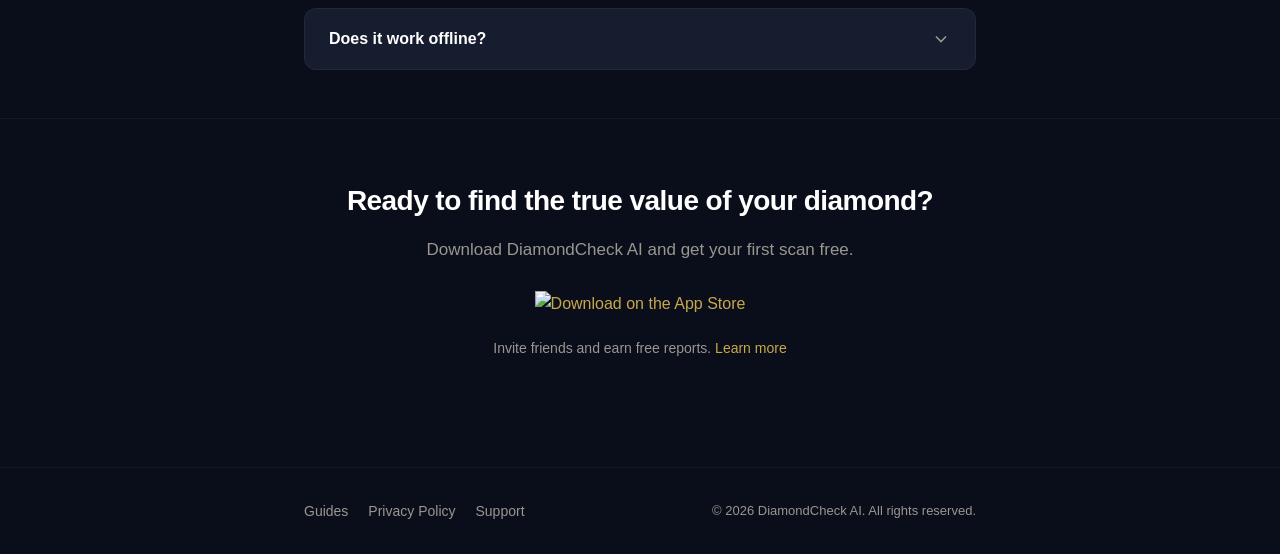
==== commit 4a8c40df: "Update CTA heading to "Ready to find the true value of your diamond?" https://claude.ai/code/session" ====
--- a/index.html
+++ b/index.html
@@ -627,7 +627,7 @@
     <!-- CTA -->
     <section class="cta-section">
       <div class="container">
-        <h2>Ready to analyze your diamond?</h2>
+        <h2>Ready to find the true value of your diamond?</h2>
         <p>Download DiamondCheck AI and get your first scan free.</p>
         <a href="https://apps.apple.com/app/id6760788186" class="app-store-badge" target="_blank" rel="noopener">
           <img src="https://tools.applemediaservices.com/api/badges/download-on-the-app-store/black/en-us?size=250x83" alt="Download on the App Store" style="height: 54px; width: auto;">
